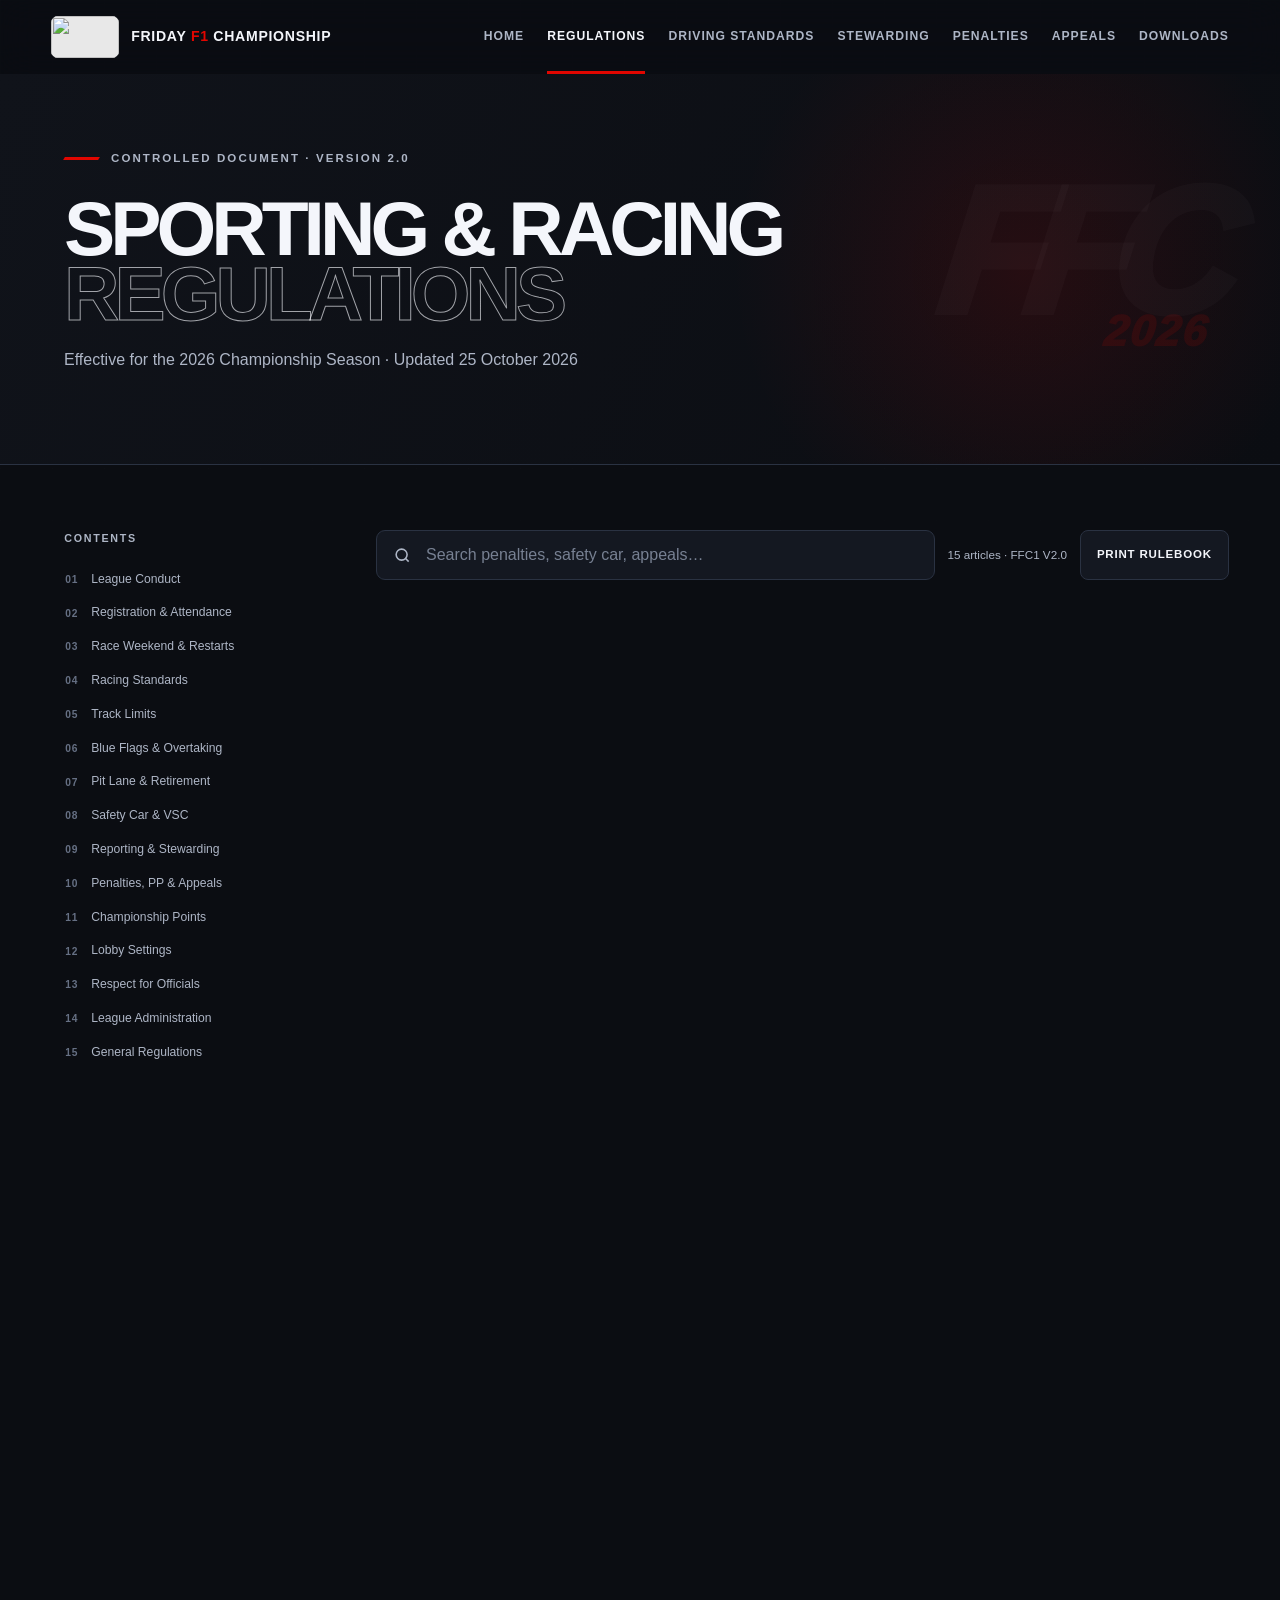
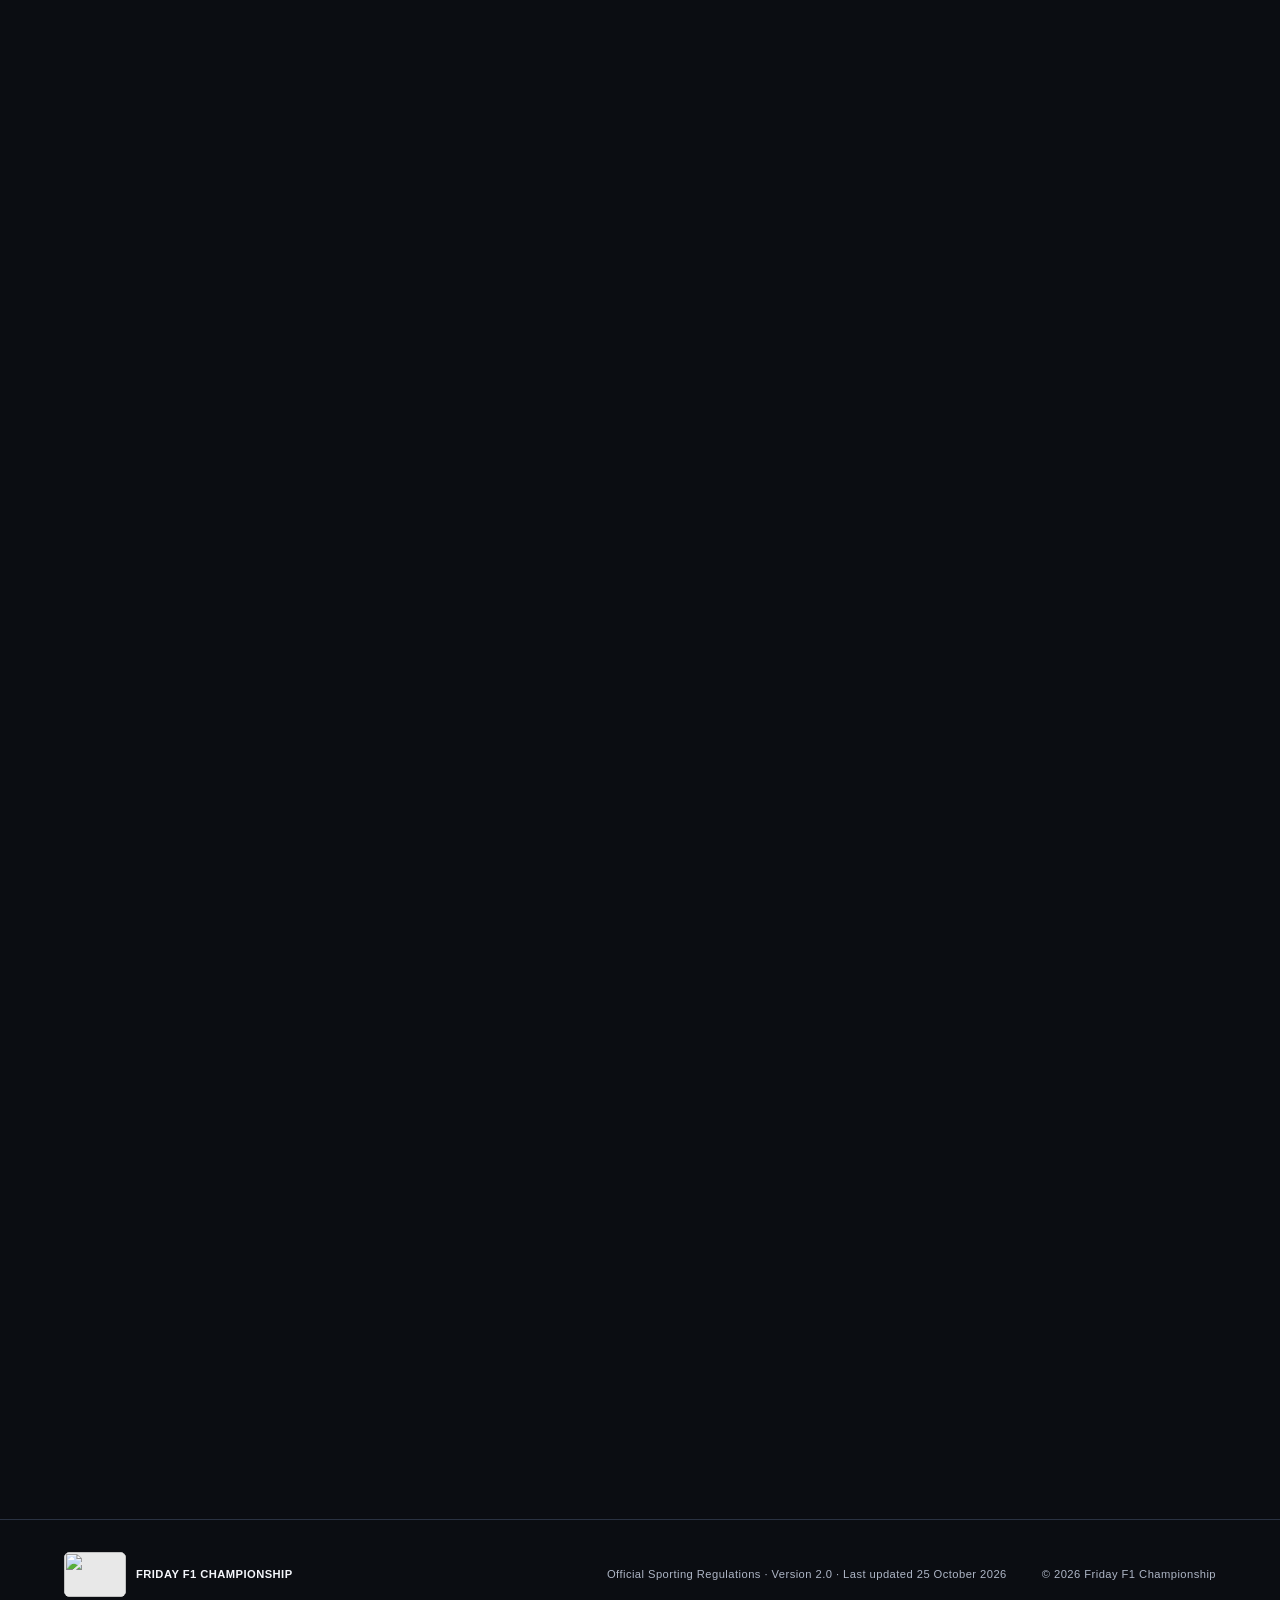
==== rules/index.html @ 166eb333 "Update FFC1 rulebook to V2.0" ====
<!doctype html>
<html lang="en">
<head>
  <meta charset="utf-8"><meta name="viewport" content="width=device-width, initial-scale=1"><meta name="theme-color" content="#0B0D12">
  <meta name="description" content="Friday F1 Championship Official Sporting and Racing Regulations, version 2.0.">
  <title>Sporting Regulations | Friday F1 Championship</title>
  <link rel="icon" href="../assets/logo.jpg"><link rel="stylesheet" href="../css/styles.css?v=3"><script src="../js/app.js" defer></script>
</head>
<body class="rules-page">
  <a class="skip-link" href="#rulebook">Skip to rulebook</a><div class="progress" aria-hidden="true"><span id="scroll-progress"></span></div>
  <header class="site-header" data-header><a class="brand" href="../index.html"><img src="../assets/logo.jpg" alt="" width="48" height="48"><span>Friday <b>F1</b> Championship</span></a><button class="nav-toggle" type="button" aria-expanded="false" aria-controls="primary-nav"><span></span><span></span><span></span><span class="sr-only">Open navigation</span></button><nav id="primary-nav" class="primary-nav" aria-label="Primary navigation"><a href="../index.html">Home</a><a class="active" href="#rulebook">Regulations</a><a href="#article-4">Driving Standards</a><a href="#article-9">Stewarding</a><a href="#article-10">Penalties</a><a href="#appeals">Appeals</a><a href="#downloads">Downloads</a></nav></header>

  <section class="rules-masthead"><div><p class="eyebrow"><span></span> Controlled Document · Version 2.0</p><h1>Sporting &amp; Racing<br><em>Regulations</em></h1><p>Effective for the 2026 Championship Season · Updated 25 October 2026</p></div><div class="masthead-mark" aria-hidden="true">FFC<span>2026</span></div></section>

  <main id="rulebook" class="rules-shell">
    <aside class="rules-sidebar" aria-label="Rulebook contents">
      <button class="contents-toggle" type="button" aria-expanded="false" aria-controls="article-nav">Article index <span>+</span></button>
      <nav id="article-nav"><p>Contents</p>
        <a href="#article-1"><b>01</b> League Conduct</a><a href="#article-2"><b>02</b> Registration &amp; Attendance</a><a href="#article-3"><b>03</b> Race Weekend &amp; Restarts</a><a href="#article-4"><b>04</b> Racing Standards</a><a href="#article-5"><b>05</b> Track Limits</a><a href="#article-6"><b>06</b> Blue Flags &amp; Overtaking</a><a href="#article-7"><b>07</b> Pit Lane &amp; Retirement</a><a href="#article-8"><b>08</b> Safety Car &amp; VSC</a><a href="#article-9"><b>09</b> Reporting &amp; Stewarding</a><a href="#article-10"><b>10</b> Penalties, PP &amp; Appeals</a><a href="#article-11"><b>11</b> Championship Points</a><a href="#article-12"><b>12</b> Lobby Settings</a><a href="#article-13"><b>13</b> Respect for Officials</a><a href="#article-14"><b>14</b> League Administration</a><a href="#article-15"><b>15</b> General Regulations</a>
      </nav>
    </aside>

    <div class="rules-content">
      <div class="rule-tools">
        <label class="search-box"><span class="sr-only">Search regulations</span><svg viewBox="0 0 24 24" aria-hidden="true"><circle cx="11" cy="11" r="7"></circle><path d="m20 20-4-4"></path></svg><input id="rule-search" type="search" placeholder="Search penalties, safety car, appeals…" autocomplete="off"></label>
        <span id="search-status" aria-live="polite">15 articles · FFC1 V2.0</span><button type="button" data-print>Print Rulebook</button>
      </div>
      <div id="no-results" class="no-results" hidden><h2>No matching regulations</h2><p>Try a broader term or clear the search.</p></div>

      <article id="article-1" class="rule-card reveal" data-title="League Conduct Deliberate Contact Retaliation Championship Disqualification"><header><span>Article 01</span><button class="copy-link" type="button" aria-label="Copy link to Article 1">Copy link</button><h2>League Conduct</h2><p>The standards expected of every championship participant.</p></header><div class="rule-body"><h3>1.1 Sporting behaviour</h3><p>Drivers must compete fairly, honestly and in a manner that protects the reputation of the championship. Harassment, discriminatory conduct and attempts to manipulate results are prohibited.</p><h3 id="deliberate-contact">1.2 Deliberate contact and retaliation</h3><p>Intentional collisions, retaliation and deliberately forcing another car off track are prohibited and receive a race ban (0 PP). Repeated or exceptionally serious deliberate contact may result in championship disqualification (0 PP), subject to administration review.</p><h3>1.3 Communications</h3><p>League channels must remain constructive. Disagreement is permitted; personal attacks, public steward-bashing and abusive voice or text communications are not.</p><h3>1.4 Responsibility</h3><p>Entry in an official session confirms that the driver has read and accepted the current published regulations.</p></div></article>

      <article id="article-2" class="rule-card reveal" data-title="Driver Registration and Attendance"><header><span>Article 02</span><button class="copy-link" type="button" aria-label="Copy link to Article 2">Copy link</button><h2>Driver Registration &amp; Attendance</h2><p>Eligibility, sign-up and absence requirements.</p></header><div class="rule-body"><h3>2.1 Registration</h3><p>Each driver must register with one consistent platform identity and racing number. Account sharing or racing under another entrant’s identity is prohibited.</p><h3>2.2 Attendance</h3><p>Drivers must confirm attendance by the published deadline. A confirmed driver who cannot race must notify league administration as soon as reasonably possible.</p><h3>2.3 Reserves</h3><p>Reserve seats are assigned by administration. A reserve assumes the sporting obligations of the seat for that event but does not inherit another driver’s disciplinary record.</p></div></article>

      <article id="article-3" class="rule-card reveal" data-title="Race Weekend Format Restarts Disconnections Red Flags"><header><span>Article 03</span><button class="copy-link" type="button" aria-label="Copy link to Article 3">Copy link</button><h2>Race Weekend Format</h2><p>The official sequence from lobby opening to classification.</p></header><div class="rule-body"><h3>3.1 Event sequence</h3><p>Unless a bulletin states otherwise, an event consists of lobby checks, qualifying and the race. Administration will publish session length, weather policy and start time before the event.</p><h3>3.2 Joining</h3><p>Drivers must be present and ready before the lobby deadline. Joining or spectating in a way that disrupts a live qualifying lap is prohibited.</p><h3 id="disconnections">3.3 Disconnections, restarts and red flags</h3><p>Individual disconnections do not normally justify a restart. Race Control or league administration may suspend, restart, reschedule or classify a race following significant technical failures or mass disconnections. No automatic restart thresholds apply. Drivers must not independently abandon a race assuming a restart will occur.</p></div></article>

      <article id="article-4" class="rule-card reveal" data-title="Racing Standards Collisions Overtaking Sufficient Overlap Defensive Driving"><header><span>Article 04</span><button class="copy-link" type="button" aria-label="Copy link to Article 4">Copy link</button><h2>Racing Standards</h2><p>Predictable, controlled and respectful racing at all times.</p></header><div class="rule-body"><h3>4.1 Car control</h3><p>A driver must remain in control and leave a reasonable margin for foreseeable changes in speed or direction. Late lunges or loss of control do not establish entitlement to racing room. Stewards assess responsibility, avoidability and consequences; a spin or retirement alone does not determine severity.</p><h3>4.2 Sufficient overlap and racing room</h3><p>A car is sufficiently alongside when its front axle is at least level with the other car’s rear axle at the relevant point before the corner. The same requirement applies to inside and outside overtakes. Where sufficient overlap exists, both drivers must leave at least one car’s width of racing room, provided both remain in control and can reasonably make the corner within track limits.</p><h3>4.3 Defensive driving</h3><p>One defensive move is permitted. Dangerous movement under braking, weaving and blocking are prohibited. Any resulting collision is assessed under the standard collision penalty system; there are no separate defensive driving penalties.</p><h3>4.4 Collision assessment</h3><p>Racing incidents receive No Further Action. Minor collisions receive 5 seconds (0 PP); moderate collisions receive 10 seconds (1 PP); major collisions receive 10 seconds and a qualifying ban (0 PP). Apply the definitions and consolidated schedule in Article 10.</p><h3 id="rejoining">4.5 Unsafe rejoining</h3><p>A driver leaving the track or recovering from a spin must rejoin the racing line only when safe. Drivers already on circuit have priority. A minor unsafe rejoin receives 5 seconds (0 PP); a major unsafe rejoin receives 10 seconds (1 PP).</p></div></article>

      <article id="article-5" class="rule-card reveal" data-title="Track Limits Gaining an Advantage"><header><span>Article 05</span><button class="copy-link" type="button" aria-label="Copy link to Article 5">Copy link</button><h2>Track Limits</h2><p>Use of the circuit and the treatment of gained advantages.</p></header><div class="rule-body"><h3>5.1 Circuit boundary</h3><p>The white lines define the track unless event notes specify otherwise. Drivers must make every reasonable effort to remain within them. Game-issued track-limit penalties remain applicable, subject to the existing appeal rules.</p><h3>5.2 Advantage gained</h3><p>A driver gaining an advantage outside track limits must return it promptly and safely. An accidental infringement without advantage receives the game penalty only (0 PP). An advantage returned safely receives No Further Action (0 PP). Retaining an advantage receives 5 seconds (0 PP); repeated or deliberate advantage receives 10 seconds (1 PP).</p></div></article>

      <article id="article-6" class="rule-card reveal" data-title="Blue Flags Lapped Drivers Overtaking Qualifying Impeding"><header><span>Article 06</span><button class="copy-link" type="button" aria-label="Copy link to Article 6">Copy link</button><h2>Blue Flags &amp; Qualifying Impeding</h2><p>Safe passing, qualifying awareness and responsibility on track.</p></header><div class="rule-body"><h3 id="blue-flags">6.1 Blue flags</h3><p>Lapped drivers must allow faster cars to pass safely at the earliest reasonable opportunity. Deliberate blocking and unpredictable movements are prohibited. The driver attempting to lap another car remains responsible for completing the overtake safely. A minor offence receives a warning (1 PP); repeated ignoring or deliberate blocking receives 5 seconds (0 PP); dangerous blocking causing collision or significant disruption receives 10 seconds (1 PP). No separate unlapping rule applies.</p><h3 id="qualifying-impeding">6.2 Qualifying impeding</h3><p>Drivers on out-laps, in-laps or abandoned laps must safely give way to drivers on flying laps and avoid unnecessary obstruction. One driver on a flying lap does not automatically have priority over another also completing a flying lap. Minor accidental impeding receives a warning (1 PP); major avoidable impeding receives a qualifying ban (0 PP); severe or deliberate impeding receives a race ban (0 PP). FFC1 does not use grid-place penalties.</p></div></article>

      <article id="article-7" class="rule-card reveal" data-title="Pit Lane Safety Retiring on Track DNF"><header><span>Article 07</span><button class="copy-link" type="button" aria-label="Copy link to Article 7">Copy link</button><h2>Pit Lane &amp; Retirement</h2><p>Safe pit operation and retiring responsibly.</p></header><div class="rule-body"><h3>7.1 Entry and exit</h3><p>Pit entry and exit must be safe and predictable. Drivers must respect applicable pit markings and avoid forcing others to take evasive action. A minor unsafe pit entry or exit receives 5 seconds (0 PP); a major offence receives 10 seconds (1 PP). Game-issued pit infringements remain subject to existing appeal rules.</p><h3 id="retiring">7.2 Retiring on track</h3><p>Drivers must return to the pits before deliberately retiring unless unable to do so safely. A first unjustified retirement on track receives a warning (1 PP); a subsequent unjustified retirement receives a qualifying ban (0 PP); deliberately retiring to disrupt another driver or session receives a race ban (0 PP). Genuine crashes, terminal damage and technical issues preventing safe return are exempt.</p><h3 id="dnf-escalation">7.3 DNF penalty escalation</h3><p>Where a driver DNFs and receives a steward-issued penalty, the first penalised DNF carries a warning (1 PP), the second a qualifying ban (0 PP), and the third a race ban (0 PP). Stewards may exempt a DNF caused by another driver or circumstances beyond the driver’s control. Each qualifying DNF race counts once regardless of penalty count. The count resets after serving the third-occurrence race ban or at season start. Original offence penalties and PP still apply; do not impose duplicate bans for the same occurrence.</p></div></article>

      <article id="article-8" class="rule-card reveal" data-title="Safety Car Virtual Safety Car VSC"><header><span>Article 08</span><button class="copy-link" type="button" aria-label="Copy link to Article 8">Copy link</button><h2>Safety Car &amp; VSC</h2><p>Conduct during neutralised race conditions.</p></header><div class="rule-body"><h3>8.1 Speed and gaps</h3><p>Drivers must maintain safe speeds and reasonable gaps. Unnecessary braking, weaving, erratic acceleration, brake-checking and dangerous restart behaviour are prohibited. The race leader must not deliberately accelerate and then brake sharply to disadvantage following cars. Stewards should consider game-controlled braking and technical behaviour.</p><h3>8.2 Overtaking and restart</h3><p>Overtaking under safety car or virtual safety car conditions is prohibited except where directed by the game. Drivers may not create overlap or complete an overtake before the prescribed restart point.</p><h3>8.3 Penalties</h3><p>Minor SC/VSC misconduct receives 5 seconds (0 PP); major misconduct receives 10 seconds (1 PP); deliberate dangerous SC driving receives a race ban (0 PP).</p></div></article>

      <article id="article-9" class="rule-card reveal" data-title="Incident Reporting Defence POV Stewarding Standards"><header><span>Article 09</span><button class="copy-link" type="button" aria-label="Copy link to Article 9">Copy link</button><h2>Reporting &amp; Stewarding</h2><p>Evidence, consistent decisions and the standards used to assess incidents.</p></header><div class="rule-body"><h3>9.1 Incident reporting</h3><p>Drivers reporting an incident must provide video evidence and submit through the official channel within the published deadline, identifying the lap, drivers and alleged breach. Evidence should show sufficient time before and after the incident and, where possible, include multiple viewpoints.</p><h3 id="defence-pov">9.2 Defence POV</h3><p>Drivers requested by stewards to provide their defence point of view must supply it where available. Failure without a valid reason receives 1 PP. Stewards may exempt a driver with a valid reason for not providing footage. Parties must not contact stewards privately to influence a decision.</p><h3>9.3 Stewarding standards</h3><p><b>Racing Incident:</b> Neither driver is predominantly at fault, or there is no clear breach of driving standards. <b>Predominantly at Fault:</b> A driver’s actions are the main cause of an avoidable incident. <b>Shared Responsibility:</b> Both drivers contribute significantly to an incident. <b>Insufficient Evidence:</b> No Further Action where responsibility cannot be established.</p><p>Outcomes alone do not determine penalty severity. Similar incidents should receive consistent penalties. The same offence must not be penalised twice. Stewards directly involved in an incident must not decide it. Every public steward decision must explain why the incident was reported, the findings and conclusion, and the penalty applied or reason for No Further Action.</p></div></article>

      <article id="article-10" class="rule-card reveal" data-title="Steward Penalties Penalty Points Thresholds Appeals Full Penalty Table"><header><span>Article 10 · FFC1 V2.0</span><button class="copy-link" type="button" aria-label="Copy link to Article 10">Copy link</button><h2>Penalties &amp; Appeals</h2><p>The consolidated FFC1 V2.0 penalty schedule and review process.</p></header><div class="rule-body"><h3>10.1 Penalty points thresholds</h3><table class="penalty-points-table"><thead><tr><th scope="col">Accumulated PP</th><th scope="col">Sanction</th></tr></thead><tbody><tr><th scope="row">6 PP</th><td>Qualifying ban — next eligible race (triggers once per accumulation cycle)</td></tr><tr><th scope="row">12 PP</th><td>Race ban — next eligible race</td></tr></tbody></table><p>All official steward warnings carry 1 PP; informal advice carries no PP. Offences carrying an automatic qualifying or race ban receive 0 additional PP. Points accumulate throughout the season and reset after serving a 12 PP race ban or at season end. Unserved time penalties are not converted into PP.</p><h3 id="consolidated-penalties">10.2 Full consolidated penalty table — FFC1 V2.0</h3><div class="table-scroll" role="region" aria-label="Scrollable FFC1 V2.0 penalty table" tabindex="0"><table class="penalty-points-table"><thead><tr><th scope="col">Offence</th><th scope="col">Penalty</th><th scope="col">PP</th></tr></thead><tbody><tr><th scope="row">Official steward warning</th><td>Warning</td><td>1</td></tr><tr><th scope="row">Racing incident</th><td>No Further Action</td><td>0</td></tr><tr><th scope="row">Minor collision</th><td>5 seconds</td><td>0</td></tr><tr><th scope="row">Moderate collision</th><td>10 seconds</td><td>1</td></tr><tr><th scope="row">Major collision</th><td>10 seconds + qualifying ban</td><td>0</td></tr><tr><th scope="row">Minor unsafe rejoin</th><td>5 seconds</td><td>0</td></tr><tr><th scope="row">Major unsafe rejoin</th><td>10 seconds</td><td>1</td></tr><tr><th scope="row">Minor SC/VSC offence</th><td>5 seconds</td><td>0</td></tr><tr><th scope="row">Major SC/VSC offence</th><td>10 seconds</td><td>1</td></tr><tr><th scope="row">Deliberate dangerous SC driving</th><td>Race ban</td><td>0</td></tr><tr><th scope="row">Minor qualifying impeding</th><td>Warning</td><td>1</td></tr><tr><th scope="row">Major qualifying impeding</th><td>Qualifying ban</td><td>0</td></tr><tr><th scope="row">Severe qualifying impeding</th><td>Race ban</td><td>0</td></tr><tr><th scope="row">Retaining advantage off track</th><td>5 seconds</td><td>0</td></tr><tr><th scope="row">Repeated/deliberate off-track advantage</th><td>10 seconds</td><td>1</td></tr><tr><th scope="row">Minor blue flag offence</th><td>Warning</td><td>1</td></tr><tr><th scope="row">Major blue flag offence</th><td>5 seconds</td><td>0</td></tr><tr><th scope="row">Dangerous blue flag offence</th><td>10 seconds</td><td>1</td></tr><tr><th scope="row">Minor pit lane offence</th><td>5 seconds</td><td>0</td></tr><tr><th scope="row">Major pit lane offence</th><td>10 seconds</td><td>1</td></tr><tr><th scope="row">First unjustified retirement on track</th><td>Warning</td><td>1</td></tr><tr><th scope="row">Subsequent retirement on track</th><td>Qualifying ban</td><td>0</td></tr><tr><th scope="row">Deliberate disruptive retirement</th><td>Race ban</td><td>0</td></tr><tr><th scope="row">Failure to provide defence POV</th><td>1 PP</td><td>1</td></tr><tr><th scope="row">Deliberate contact/retaliation</th><td>Race ban</td><td>0</td></tr><tr><th scope="row">First penalised DNF</th><td>Warning</td><td>1</td></tr><tr><th scope="row">Second penalised DNF</th><td>Qualifying ban</td><td>0</td></tr><tr><th scope="row">Third penalised DNF</th><td>Race ban</td><td>0</td></tr></tbody></table></div><p>Q ban means qualifying ban; PP means penalty points; DNF means Did Not Finish. No separate defensive driving, Turn 1, formation lap or unlapping penalties apply; incidents are handled under the relevant general collision or offence rules.</p><h3 id="appeals">10.3 Appeals</h3><p>Drivers may appeal steward decisions with reasons and supporting evidence where available. Appeals are reviewed by the designated Appeals Team, with advice and input from the Head Steward. The Head Steward does not vote; the Appeals Team makes the final decision and may uphold, reduce or overturn a penalty. Points associated with an overturned decision are removed. Good-faith appeals must not be penalised merely for being submitted.</p></div></article>

      <article id="article-11" class="rule-card reveal" data-title="Championship Points Grand Prix Sprint DNF Reserve Drivers Constructors"><header><span>Article 11</span><button class="copy-link" type="button" aria-label="Copy link to Article 11">Copy link</button><h2>Championship Points</h2><p>Grand Prix and Sprint scoring for drivers and constructors.</p></header><div class="rule-body"><h3 id="grand-prix-points">11.1 Grand Prix points</h3><div class="table-scroll" role="region" aria-label="Scrollable Grand Prix points table" tabindex="0"><table class="penalty-points-table"><thead><tr><th scope="col">Position</th><th scope="col">Driver Points</th><th scope="col">Constructor Points</th></tr></thead><tbody><tr><th scope="row">P1</th><td>35</td><td>35</td></tr><tr><th scope="row">P2</th><td>30</td><td>30</td></tr><tr><th scope="row">P3</th><td>25</td><td>25</td></tr><tr><th scope="row">P4</th><td>20</td><td>20</td></tr><tr><th scope="row">P5</th><td>18</td><td>18</td></tr><tr><th scope="row">P6</th><td>16</td><td>16</td></tr><tr><th scope="row">P7</th><td>14</td><td>14</td></tr><tr><th scope="row">P8</th><td>12</td><td>12</td></tr><tr><th scope="row">P9</th><td>10</td><td>10</td></tr><tr><th scope="row">P10</th><td>8</td><td>8</td></tr><tr><th scope="row">P11</th><td>6</td><td>6</td></tr><tr><th scope="row">P12</th><td>4</td><td>4</td></tr><tr><th scope="row">P13</th><td>2</td><td>2</td></tr><tr><th scope="row">P14</th><td>1</td><td>1</td></tr><tr><th scope="row">P15 onwards</th><td>0</td><td>0</td></tr></tbody></table></div><p><b>Fastest Lap:</b> 1 additional point for the driver and constructor, provided the driver finishes in the top 10.</p><h3 id="sprint-points">11.2 Sprint race points</h3><div class="table-scroll" role="region" aria-label="Scrollable Sprint Race points table" tabindex="0"><table class="penalty-points-table"><thead><tr><th scope="col">Position</th><th scope="col">Driver Points</th><th scope="col">Constructor Points</th></tr></thead><tbody><tr><th scope="row">P1</th><td>8</td><td>8</td></tr><tr><th scope="row">P2</th><td>7</td><td>7</td></tr><tr><th scope="row">P3</th><td>6</td><td>6</td></tr><tr><th scope="row">P4</th><td>5</td><td>5</td></tr><tr><th scope="row">P5</th><td>4</td><td>4</td></tr><tr><th scope="row">P6</th><td>3</td><td>3</td></tr><tr><th scope="row">P7</th><td>2</td><td>2</td></tr><tr><th scope="row">P8</th><td>1</td><td>1</td></tr><tr><th scope="row">P9 onwards</th><td>0</td><td>0</td></tr></tbody></table></div><p>Sprint Races have no fastest-lap bonus.</p><h3 id="dnf-classification">11.3 DNF classification and points</h3><p>Drivers who DNF may still score championship points if they complete at least 90% of the winner’s completed race distance. Eligible drivers retain the points awarded for their classified finishing position, although their race result continues to show DNF.</p><h3 id="reserve-drivers">11.4 Reserve drivers</h3><p>Reserve drivers are eligible to score individual championship points. Points earned by reserve drivers also count towards the Constructors’ Championship.</p><h3 id="general-scoring">11.5 General championship scoring</h3><ul><li>Driver and Constructor points follow the tables above.</li><li>No Driver of the Day or Moment of the Day bonus points are currently awarded.</li><li>All race results and championship standings use the relevant Grand Prix or Sprint points system.</li><li>Steward-issued time penalties may change finishing positions and therefore affect championship points.</li></ul></div></article>

      <article id="article-12" class="rule-card reveal" data-title="Lobby Settings"><header><span>Article 12</span><button class="copy-link" type="button" aria-label="Copy link to Article 12">Copy link</button><h2>Lobby Settings</h2><p>The controlled configuration for official sessions.</p></header><div class="rule-body"><h3>12.1 Published configuration</h3><p>Assists, damage, weather, parc fermé, safety car and session settings are defined in the event bulletin or championship settings schedule.</p><h3>12.2 Verification</h3><p>Drivers must raise an incorrect lobby setting before the session begins. Continuing to compete may be treated as acceptance where the setting does not materially compromise fairness.</p><h3>12.3 Connection quality</h3><p>A persistently unstable connection that endangers others may result in removal from a session until reasonable stability is demonstrated.</p></div></article>

      <article id="article-13" class="rule-card reveal" data-title="Respect for Officials"><header><span>Article 13</span><button class="copy-link" type="button" aria-label="Copy link to Article 13">Copy link</button><h2>Respect for Officials</h2><p>Constructive engagement with administrators and stewards.</p></header><div class="rule-body"><h3>13.1 Decisions</h3><p>Drivers may request clarification or use the appeal process respectfully. Abuse, intimidation or coordinated pressure directed at an official is prohibited.</p><h3>13.2 Confidentiality</h3><p>Confidential steward discussions, private reports and personal information must not be published without authorisation.</p><h3>13.3 Cooperation</h3><p>Participants must provide truthful information when requested and comply with reasonable instructions needed to run an official event.</p></div></article>

      <article id="article-14" class="rule-card reveal" data-title="League Administration"><header><span>Article 14</span><button class="copy-link" type="button" aria-label="Copy link to Article 14">Copy link</button><h2>League Administration</h2><p>Authority and operational responsibilities of the league.</p></header><div class="rule-body"><h3>14.1 Sporting authority</h3><p>Administration interprets these regulations, appoints officials, publishes calendars and manages entries in the interests of safe and fair competition.</p><h3>14.2 Bulletins</h3><p>An official bulletin may clarify or amend regulations. Material changes will state an effective date and be communicated through an official league channel.</p><h3>14.3 Exceptional circumstances</h3><p>Where circumstances are not contemplated by the rules, administration may issue a reasoned decision consistent with fairness and the intent of the championship.</p></div></article>

      <article id="article-15" class="rule-card reveal" data-title="General Regulations"><header><span>Article 15</span><button class="copy-link" type="button" aria-label="Copy link to Article 15">Copy link</button><h2>General Regulations</h2><p>Final provisions governing the championship rulebook.</p></header><div class="rule-body"><h3>15.1 Precedence</h3><p>Event-specific bulletins take precedence for that event. The latest published version of these regulations replaces all earlier versions.</p><h3>15.2 Interpretation</h3><p>Headings aid navigation but do not limit a rule’s meaning. References to a driver include their entrant or representative where appropriate.</p><h3>15.3 Acceptance</h3><p>Participation constitutes acceptance of the regulations, official decisions and the championship’s reasonable use of race footage and results for league operations.</p></div></article>

      <section id="downloads" class="downloads-panel reveal"><div><p class="eyebrow"><span></span> Document control</p><h2>Official downloads</h2><p>The online rulebook is the controlled version. The PDF download will be added when the document is formally issued.</p></div><button class="button primary" type="button" data-download>Download PDF</button></section>
    </div>
  </main>
  <footer class="site-footer"><div><img src="../assets/logo.jpg" alt="" width="40" height="40"><span>Friday F1 Championship</span></div><p>Official Sporting Regulations · Version 2.0 · Last updated 25 October 2026</p><p>© 2026 Friday F1 Championship</p></footer>
  <button class="back-top" type="button" aria-label="Back to top" title="Back to top">↑</button><div class="toast" role="status" aria-live="polite"></div>
</body></html>
---- css/styles.css ----
/* Friday F1 Championship — shared visual system */
:root{--bg:#0b0d12;--surface:#141821;--surface-2:#191e29;--border:#2a3242;--text:#f4f6fb;--muted:#aeb6c6;--red:#e10600;--red-dark:#a80501;--max:1440px;--header:74px;--radius:16px;--shadow:0 24px 60px rgba(0,0,0,.26)}
*{box-sizing:border-box}html{scroll-behavior:smooth;scroll-padding-top:calc(var(--header) + 22px)}body{margin:0;background:var(--bg);color:var(--text);font-family:Inter,ui-sans-serif,-apple-system,BlinkMacSystemFont,"Segoe UI",sans-serif;line-height:1.65;-webkit-font-smoothing:antialiased}body::before{content:"";position:fixed;inset:0;z-index:-1;pointer-events:none;background-image:linear-gradient(rgba(255,255,255,.018) 1px,transparent 1px),linear-gradient(90deg,rgba(255,255,255,.018) 1px,transparent 1px);background-size:52px 52px;mask-image:linear-gradient(to bottom,black,transparent 70%)}a{color:inherit;text-decoration:none}button,input{font:inherit}button{color:inherit}img{max-width:100%;display:block}.sr-only{position:absolute;width:1px;height:1px;padding:0;margin:-1px;overflow:hidden;clip:rect(0,0,0,0);white-space:nowrap;border:0}.skip-link{position:fixed;top:10px;left:10px;z-index:1000;padding:10px 14px;background:#fff;color:#000;transform:translateY(-150%);border-radius:4px}.skip-link:focus{transform:none}.progress{position:fixed;inset:0 0 auto;height:3px;z-index:1001;background:transparent}.progress span{display:block;width:0;height:100%;background:var(--red);box-shadow:0 0 10px var(--red)}
.site-header{height:var(--header);position:sticky;top:0;z-index:100;display:flex;align-items:center;justify-content:space-between;padding:0 clamp(20px,4vw,68px);border-bottom:1px solid transparent;transition:.25s;background:rgba(11,13,18,.72);backdrop-filter:blur(18px)}.site-header.scrolled{border-color:rgba(255,255,255,.09);background:rgba(11,13,18,.94)}.brand{display:flex;align-items:center;gap:12px;font-size:.88rem;font-weight:700;letter-spacing:.05em;text-transform:uppercase}.brand img{width:68px;height:42px;object-fit:contain;background:#e8e8e8;border-radius:7px}.brand b{color:var(--red)}.primary-nav{display:flex;align-items:center;gap:clamp(13px,1.8vw,28px);height:100%}.primary-nav a{height:100%;display:grid;place-items:center;position:relative;color:var(--muted);font-size:.76rem;font-weight:700;text-transform:uppercase;letter-spacing:.08em;white-space:nowrap;transition:.2s}.primary-nav a::after{content:"";position:absolute;inset:auto 50% -1px;height:3px;background:var(--red);transition:.25s}.primary-nav a:hover,.primary-nav a:focus-visible,.primary-nav a.active{color:var(--text)}.primary-nav a:hover::after,.primary-nav a:focus-visible::after,.primary-nav a.active::after{inset-inline:0}.nav-toggle{display:none;width:44px;height:44px;border:1px solid var(--border);background:var(--surface);border-radius:8px;padding:11px}.nav-toggle>span:not(.sr-only){display:block;height:2px;background:var(--text);margin:4px 0}
.hero{min-height:calc(100svh - var(--header));position:relative;display:grid;align-items:center;overflow:hidden;background:url("../assets/banner.jpg") center/cover no-repeat}.hero::before{content:"";position:absolute;inset:0;background:linear-gradient(90deg,rgba(8,10,14,.98) 0%,rgba(8,10,14,.86) 37%,rgba(8,10,14,.2) 72%),linear-gradient(0deg,var(--bg),transparent 24%)}.hero::after{content:"";position:absolute;inset:0;background:repeating-linear-gradient(115deg,transparent 0 90px,rgba(255,255,255,.018) 91px 92px);mix-blend-mode:screen}.hero-shade{position:absolute;left:-5%;bottom:10%;width:42vw;height:8px;background:var(--red);transform:skewX(-35deg);filter:blur(.4px);opacity:.75}.hero-content{position:relative;z-index:2;width:min(720px,90%);margin-left:max(5vw,calc((100vw - var(--max))/2));padding:70px 0 100px}.hero-logo{width:190px;height:158px;object-fit:contain;background:#e8e8e8;border:1px solid rgba(255,255,255,.14);border-radius:14px;margin:32px 0 24px;box-shadow:var(--shadow)}.eyebrow{display:flex;align-items:center;gap:12px;color:var(--muted);font-size:.72rem;font-weight:800;letter-spacing:.18em;text-transform:uppercase}.eyebrow span{width:35px;height:3px;background:var(--red);transform:skewX(-30deg)}h1,h2,h3,p{margin-top:0}.hero h1,.rules-masthead h1{font-size:clamp(3.4rem,7.2vw,7.4rem);line-height:.85;letter-spacing:-.065em;text-transform:uppercase;margin:0}.hero h1 em,.rules-masthead h1 em,.section-heading h2 em{font-style:normal;color:transparent;-webkit-text-stroke:1px rgba(244,246,251,.64)}.hero-subtitle{font-size:clamp(1rem,1.8vw,1.38rem);letter-spacing:.08em;text-transform:uppercase;margin:32px 0 18px}.document-meta{display:flex;gap:10px;margin-bottom:35px}.document-meta span{padding:7px 11px;border:1px solid rgba(255,255,255,.17);border-radius:5px;color:var(--muted);font-size:.73rem;text-transform:uppercase;letter-spacing:.09em}.hero-actions,.document-cta>div:last-child{display:flex;flex-wrap:wrap;gap:12px}.button{appearance:none;border:1px solid var(--border);border-radius:7px;padding:13px 20px;display:inline-flex;align-items:center;justify-content:center;gap:28px;min-height:50px;background:var(--surface);font-size:.78rem;font-weight:800;text-transform:uppercase;letter-spacing:.09em;cursor:pointer;transition:.2s}.button:hover,.button:focus-visible{transform:translateY(-2px);border-color:#566071}.button.primary{border-color:var(--red);background:var(--red);color:#fff}.button.primary:hover{background:#f31610;box-shadow:0 10px 30px rgba(225,6,0,.25)}.button.ghost{background:rgba(11,13,18,.55)}.scroll-cue{position:absolute;z-index:2;right:5vw;bottom:38px;display:flex;align-items:center;gap:13px;color:var(--muted);font-size:.68rem;text-transform:uppercase;letter-spacing:.18em;transform:rotate(90deg);transform-origin:right}.scroll-cue i{display:block;width:45px;height:1px;background:var(--red)}
.section{max-width:var(--max);margin:auto;padding:clamp(80px,10vw,150px) clamp(22px,5vw,76px)}.section-heading{max-width:800px}.section-heading h2{font-size:clamp(2.5rem,5vw,5.2rem);line-height:.96;letter-spacing:-.055em;text-transform:uppercase;margin:24px 0 55px}.intro-grid{display:grid;grid-template-columns:1fr 1.15fr;gap:7vw;align-items:end}.lead{font-size:clamp(1.08rem,2vw,1.5rem);color:var(--muted);max-width:620px}.stat-row{display:grid;grid-template-columns:repeat(3,1fr);border-top:1px solid var(--border);padding-top:30px}.stat-row div{display:flex;flex-direction:column;border-left:1px solid var(--border);padding-left:24px}.stat-row strong{font-size:clamp(1.9rem,3vw,3rem);line-height:1}.stat-row span{color:var(--muted);font-size:.72rem;text-transform:uppercase;letter-spacing:.12em;margin-top:10px}.feature-section{padding-top:50px}.feature-grid{display:grid;grid-template-columns:repeat(3,1fr);gap:18px}.feature-card{position:relative;min-height:330px;background:linear-gradient(150deg,var(--surface-2),var(--surface));border:1px solid var(--border);border-radius:var(--radius);padding:34px;overflow:hidden;transition:.25s}.feature-card::after{content:"";position:absolute;width:150px;height:150px;border:35px solid rgba(225,6,0,.05);border-radius:50%;right:-60px;top:-70px}.feature-card:hover{transform:translateY(-7px);border-color:#4a5568;box-shadow:var(--shadow)}.card-number{color:var(--red);font-weight:900;font-size:.78rem;letter-spacing:.1em}.feature-card h3{font-size:1.6rem;margin:62px 0 15px}.feature-card p{color:var(--muted);font-size:.94rem}.feature-card b{position:absolute;bottom:30px;font-size:.72rem;text-transform:uppercase;letter-spacing:.09em}.feature-card b span{color:var(--red);margin-left:8px}.document-cta{max-width:calc(var(--max) - 10vw);margin-bottom:110px;padding:55px clamp(25px,5vw,60px);display:flex;align-items:center;justify-content:space-between;gap:35px;background:linear-gradient(110deg,var(--surface),#171b25);border:1px solid var(--border);border-left:4px solid var(--red);border-radius:var(--radius)}.document-cta h2{font-size:clamp(2rem,4vw,4rem);line-height:1;margin:17px 0}.document-cta p{color:var(--muted);margin-bottom:0}
.rules-masthead{min-height:390px;display:flex;justify-content:space-between;align-items:center;padding:75px max(5vw,calc((100vw - var(--max))/2));background:radial-gradient(circle at 80% 50%,rgba(225,6,0,.12),transparent 28%),linear-gradient(115deg,#10131a,var(--bg));border-bottom:1px solid var(--border);overflow:hidden}.rules-masthead h1{font-size:clamp(3.2rem,6vw,6.2rem);margin:28px 0 20px}.rules-masthead>div>p:last-child{color:var(--muted)}.masthead-mark{font-size:clamp(5rem,14vw,14rem);font-weight:950;font-style:italic;letter-spacing:-.13em;color:rgba(255,255,255,.025);line-height:.7;transform:skewX(-7deg)}.masthead-mark span{display:block;color:rgba(225,6,0,.12);font-size:.24em;letter-spacing:.05em;text-align:right}.rules-shell{max-width:var(--max);margin:0 auto;display:grid;grid-template-columns:280px minmax(0,1fr);gap:45px;padding:65px clamp(20px,4vw,60px) 120px}.rules-sidebar{align-self:start;position:sticky;top:calc(var(--header) + 25px);max-height:calc(100vh - var(--header) - 50px);overflow:auto;padding-right:12px;scrollbar-width:thin;scrollbar-color:var(--border) transparent}.rules-sidebar nav>p{font-size:.67rem;font-weight:800;letter-spacing:.16em;text-transform:uppercase;color:var(--muted);margin:0 0 16px 13px}.rules-sidebar nav a{display:flex;align-items:center;gap:13px;padding:8px 12px;margin:2px 0;border-left:2px solid transparent;color:var(--muted);font-size:.76rem;line-height:1.3;transition:.18s}.rules-sidebar nav a b{font-size:.64rem;color:#667084;letter-spacing:.08em}.rules-sidebar nav a:hover,.rules-sidebar nav a.active{color:var(--text);background:linear-gradient(90deg,rgba(225,6,0,.11),transparent);border-left-color:var(--red)}.rules-sidebar nav a.active b{color:var(--red)}.contents-toggle{display:none}.rule-tools{display:grid;grid-template-columns:minmax(220px,1fr) auto auto;align-items:center;gap:13px;margin-bottom:25px}.search-box{height:50px;display:flex;align-items:center;gap:12px;padding:0 16px;border:1px solid var(--border);background:var(--surface);border-radius:9px;transition:.2s}.search-box:focus-within{border-color:var(--red);box-shadow:0 0 0 3px rgba(225,6,0,.12)}.search-box svg{width:20px;fill:none;stroke:var(--muted);stroke-width:2}.search-box input{width:100%;border:0;outline:0;color:var(--text);background:transparent}.search-box input::placeholder{color:#778092}.rule-tools>span{color:var(--muted);font-size:.73rem;min-width:70px;text-align:center}.rule-tools>button{height:50px;border:1px solid var(--border);background:var(--surface);border-radius:8px;padding:0 16px;cursor:pointer;font-size:.72rem;font-weight:700;text-transform:uppercase;letter-spacing:.07em}.rule-card{background:var(--surface);border:1px solid var(--border);border-radius:var(--radius);margin-bottom:22px;box-shadow:0 10px 32px rgba(0,0,0,.14);overflow:hidden}.rule-card.search-hit{border-color:rgba(225,6,0,.75);box-shadow:0 0 0 3px rgba(225,6,0,.1)}.rule-card[hidden]{display:none}.rule-card>header{position:relative;padding:36px clamp(25px,4vw,48px) 29px;border-bottom:1px solid var(--border);background:linear-gradient(115deg,rgba(255,255,255,.018),transparent)}.rule-card>header>span{color:var(--red);font-size:.7rem;font-weight:900;text-transform:uppercase;letter-spacing:.14em}.rule-card h2{font-size:clamp(1.9rem,4vw,3.3rem);line-height:1.1;letter-spacing:-.035em;margin:9px 0}.rule-card header p{color:var(--muted);margin:0}.copy-link{position:absolute;right:28px;top:28px;border:1px solid var(--border);background:#10131a;border-radius:6px;padding:7px 10px;color:var(--muted);font-size:.66rem;text-transform:uppercase;letter-spacing:.08em;cursor:pointer}.copy-link:hover{border-color:var(--red);color:var(--text)}.rule-body{padding:28px clamp(25px,4vw,48px) 34px;counter-reset:subsection}.rule-body h3{font-size:.92rem;margin:25px 0 7px;letter-spacing:.02em}.rule-body h3:first-child{margin-top:0}.rule-body p{color:#c8ceda;margin-bottom:18px;max-width:84ch}.no-results{padding:60px;text-align:center;border:1px dashed var(--border);border-radius:var(--radius);margin:30px 0}.no-results p{color:var(--muted)}.downloads-panel{display:flex;align-items:center;justify-content:space-between;gap:25px;padding:40px;background:var(--surface);border:1px solid var(--border);border-left:4px solid var(--red);border-radius:var(--radius);margin-top:45px}.downloads-panel h2{font-size:2rem;margin:15px 0 5px}.downloads-panel p{color:var(--muted);margin:0;max-width:680px}
.site-footer{border-top:1px solid var(--border);padding:32px max(5vw,calc((100vw - var(--max))/2));display:grid;grid-template-columns:1fr auto auto;gap:35px;align-items:center;color:var(--muted);font-size:.7rem;letter-spacing:.04em}.site-footer>div{display:flex;align-items:center;gap:10px;color:var(--text);font-weight:800;text-transform:uppercase}.site-footer img{width:62px;height:45px;object-fit:contain;background:#e8e8e8;border-radius:6px}.site-footer p{margin:0}.back-top{position:fixed;z-index:50;right:22px;bottom:22px;width:46px;height:46px;border:1px solid var(--border);background:rgba(20,24,33,.92);border-radius:50%;cursor:pointer;opacity:0;pointer-events:none;transform:translateY(15px);transition:.2s}.back-top.visible{opacity:1;pointer-events:auto;transform:none}.back-top:hover{background:var(--red);border-color:var(--red)}.toast{position:fixed;z-index:200;left:50%;bottom:25px;transform:translate(-50%,20px);padding:10px 16px;background:#f4f6fb;color:#0b0d12;border-radius:7px;font-weight:700;font-size:.78rem;opacity:0;pointer-events:none;transition:.22s}.toast.show{opacity:1;transform:translate(-50%,0)}.reveal{opacity:0;transform:translateY(18px);transition:opacity .6s ease,transform .6s ease}.reveal.visible{opacity:1;transform:none}
@media(max-width:1080px){.nav-toggle{display:block}.primary-nav{position:absolute;display:none;top:var(--header);left:0;right:0;height:auto;padding:15px 24px 22px;flex-direction:column;align-items:stretch;background:#0d1016;border-bottom:1px solid var(--border)}.primary-nav.open{display:flex}.primary-nav a{height:39px;display:flex}.primary-nav a::after{display:none}.rules-shell{grid-template-columns:230px minmax(0,1fr);gap:24px}.site-footer{grid-template-columns:1fr 1fr}.site-footer p:last-child{text-align:right}}
@media(max-width:780px){:root{--header:66px}.brand span{font-size:.7rem}.brand img{width:58px;height:36px}.hero{background-position:62% center}.hero::before{background:linear-gradient(90deg,rgba(8,10,14,.96),rgba(8,10,14,.62)),linear-gradient(0deg,var(--bg),transparent 30%)}.hero-content{padding-top:38px}.hero-logo{width:150px;height:125px;margin:25px 0}.hero h1{font-size:clamp(3.15rem,15vw,5rem)}.scroll-cue{display:none}.section{padding-block:80px}.intro-grid,.feature-grid{grid-template-columns:1fr}.intro-grid{gap:40px}.stat-row{margin-top:10px}.feature-card{min-height:280px}.document-cta,.downloads-panel{align-items:flex-start;flex-direction:column}.rules-masthead{min-height:310px;padding-block:55px}.masthead-mark{display:none}.rules-shell{display:block;padding-top:25px}.rules-sidebar{position:sticky;top:var(--header);z-index:30;max-height:none;overflow:visible;padding:10px 0;background:var(--bg)}.contents-toggle{display:flex;width:100%;height:48px;align-items:center;justify-content:space-between;border:1px solid var(--border);background:var(--surface);border-radius:8px;padding:0 15px;font-size:.74rem;font-weight:800;text-transform:uppercase;letter-spacing:.1em}.rules-sidebar nav{display:none;position:absolute;top:64px;left:0;right:0;max-height:60vh;overflow:auto;background:#11151d;border:1px solid var(--border);border-radius:10px;padding:15px;box-shadow:var(--shadow)}.rules-sidebar nav.open{display:block}.rule-tools{grid-template-columns:1fr auto}.rule-tools>span{display:none}.rule-tools>button{font-size:0;width:50px}.rule-tools>button::after{content:"Print";font-size:.65rem}.copy-link{right:18px;top:18px}.site-footer{grid-template-columns:1fr;text-align:left}.site-footer p:last-child{text-align:left}}
@media(max-width:480px){.hero-actions .button{width:100%}.document-meta{flex-direction:column;align-items:flex-start}.stat-row strong{font-size:1.6rem}.stat-row div{padding-left:12px}.rule-tools{grid-template-columns:1fr}.rule-tools>button{display:none}.rule-card>header{padding-top:58px}.downloads-panel{padding:28px}.site-footer{gap:15px}}
@media(prefers-reduced-motion:reduce){html{scroll-behavior:auto}*,*::before,*::after{animation-duration:.01ms!important;transition-duration:.01ms!important}.reveal{opacity:1;transform:none}}
@media print{*{box-shadow:none!important}body{background:#fff;color:#111;font-family:Georgia,serif}.progress,.site-header,.rules-masthead,.rules-sidebar,.rule-tools,.copy-link,.downloads-panel,.site-footer,.back-top,.toast{display:none!important}.rules-shell{display:block;max-width:none;padding:0}.rules-content{width:100%}.rule-card{break-inside:avoid;border:0;border-bottom:1px solid #bbb;border-radius:0;margin:0}.rule-card>header,.rule-body{padding:18px 0;background:none}.rule-card h2{color:#111;font-size:24pt}.rule-card header p,.rule-body p{color:#222}.rule-card>header>span{color:#b00000}.rule-body h3{color:#111}.reveal{opacity:1;transform:none}a{color:#111}}.penalty-points-table{width:100%;border-collapse:collapse;margin:14px 0 20px;text-align:left}.penalty-points-table th,.penalty-points-table td{padding:14px 16px;border:1px solid var(--border);vertical-align:top;line-height:1.45}.penalty-points-table thead th{background:rgba(225,6,0,.12);color:var(--text);font-size:.72rem;letter-spacing:.08em;text-transform:uppercase}.penalty-points-table tbody th{width:38%;color:var(--text);font-size:.85rem}.penalty-points-table td{color:#c8ceda}@media(max-width:600px){.penalty-points-table th,.penalty-points-table td{padding:11px}.penalty-points-table tbody th{width:42%}}

/* V2.0 consolidated penalty schedule: horizontal scroll on narrow screens. */
.table-scroll{max-width:100%;overflow-x:auto;margin:14px 0 20px;border:1px solid var(--border);border-radius:10px;scrollbar-width:thin;scrollbar-color:var(--border) transparent}.table-scroll:focus-visible{outline:2px solid var(--red);outline-offset:3px}.table-scroll .penalty-points-table{min-width:560px;margin:0;border:0;border-radius:0}.table-scroll .penalty-points-table th,.table-scroll .penalty-points-table td{padding:11px 13px}.table-scroll .penalty-points-table tbody th{width:auto;min-width:220px}
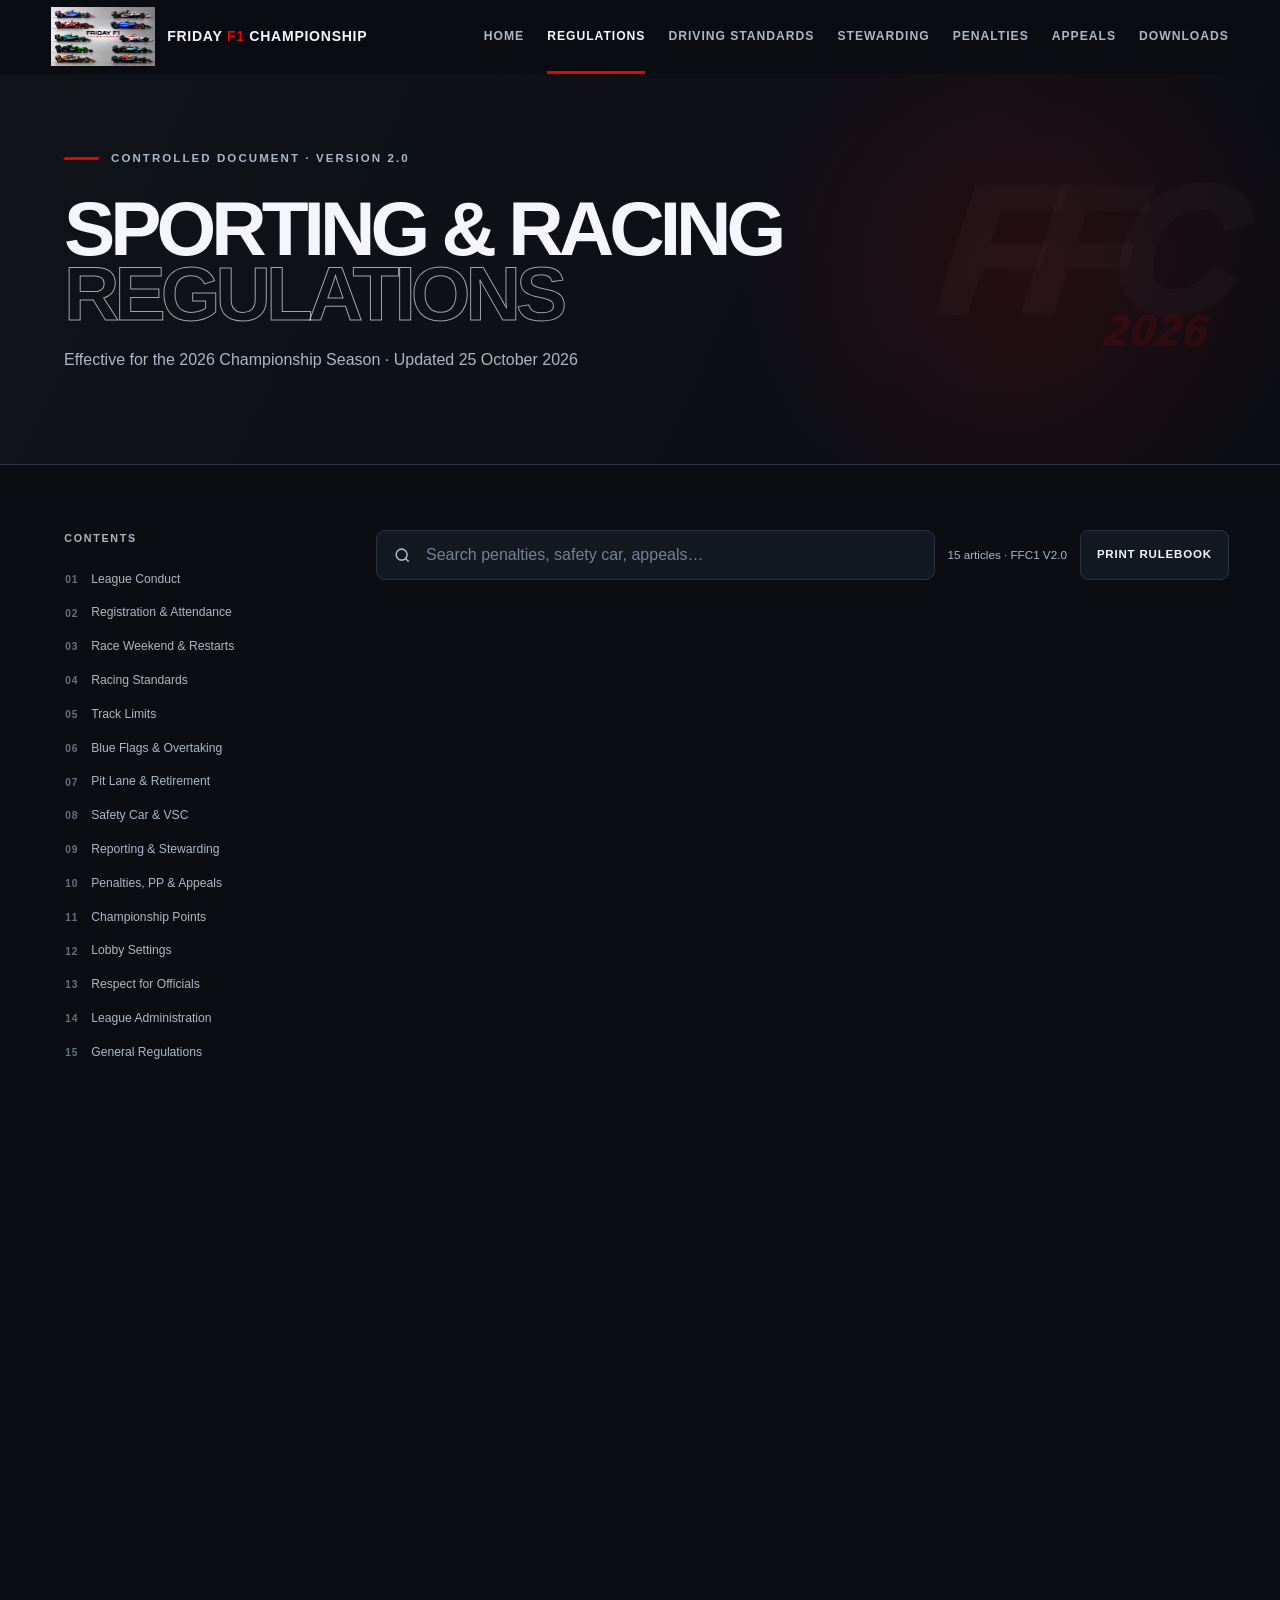
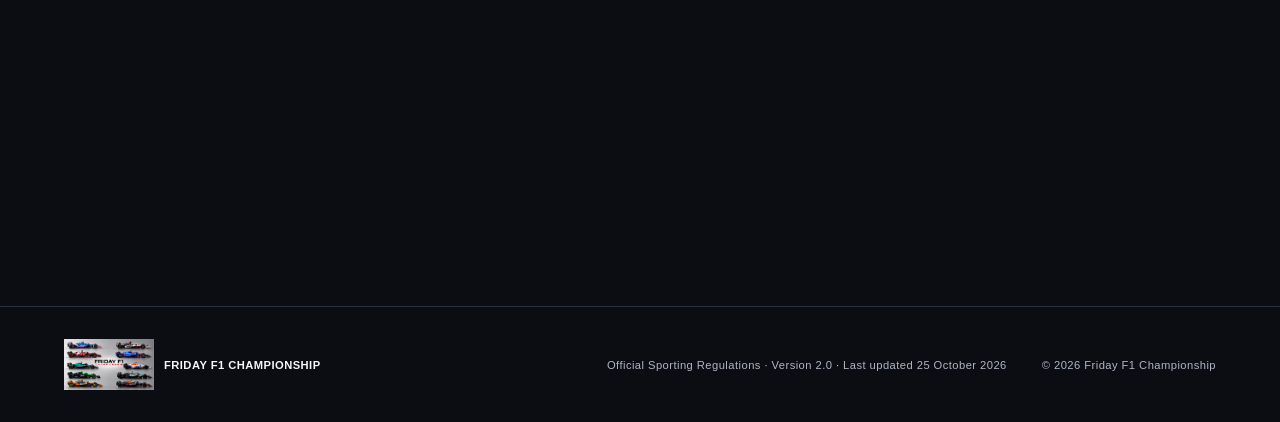
==== commit b9e08f4a: "Add early ready-up and POV rules" ====
--- a/rules/index.html
+++ b/rules/index.html
@@ -31,7 +31,7 @@
 
       <article id="article-2" class="rule-card reveal" data-title="Driver Registration and Attendance"><header><span>Article 02</span><button class="copy-link" type="button" aria-label="Copy link to Article 2">Copy link</button><h2>Driver Registration &amp; Attendance</h2><p>Eligibility, sign-up and absence requirements.</p></header><div class="rule-body"><h3>2.1 Registration</h3><p>Each driver must register with one consistent platform identity and racing number. Account sharing or racing under another entrant’s identity is prohibited.</p><h3>2.2 Attendance</h3><p>Drivers must confirm attendance by the published deadline. A confirmed driver who cannot race must notify league administration as soon as reasonably possible.</p><h3>2.3 Reserves</h3><p>Reserve seats are assigned by administration. A reserve assumes the sporting obligations of the seat for that event but does not inherit another driver’s disciplinary record.</p></div></article>
 
-      <article id="article-3" class="rule-card reveal" data-title="Race Weekend Format Restarts Disconnections Red Flags"><header><span>Article 03</span><button class="copy-link" type="button" aria-label="Copy link to Article 3">Copy link</button><h2>Race Weekend Format</h2><p>The official sequence from lobby opening to classification.</p></header><div class="rule-body"><h3>3.1 Event sequence</h3><p>Unless a bulletin states otherwise, an event consists of lobby checks, qualifying and the race. Administration will publish session length, weather policy and start time before the event.</p><h3>3.2 Joining</h3><p>Drivers must be present and ready before the lobby deadline. Joining or spectating in a way that disrupts a live qualifying lap is prohibited.</p><h3 id="disconnections">3.3 Disconnections, restarts and red flags</h3><p>Individual disconnections do not normally justify a restart. Race Control or league administration may suspend, restart, reschedule or classify a race following significant technical failures or mass disconnections. No automatic restart thresholds apply. Drivers must not independently abandon a race assuming a restart will occur.</p></div></article>
+      <article id="article-3" class="rule-card reveal" data-title="Race Weekend Format Restarts Disconnections Red Flags Early Ready Up"><header><span>Article 03</span><button class="copy-link" type="button" aria-label="Copy link to Article 3">Copy link</button><h2>Race Weekend Format</h2><p>The official sequence from lobby opening to classification.</p></header><div class="rule-body"><h3>3.1 Event sequence</h3><p>Unless a bulletin states otherwise, an event consists of lobby checks, qualifying and the race. Administration will publish session length, weather policy and start time before the event.</p><h3>3.2 Joining</h3><p>Drivers must be present and ready before the lobby deadline. Joining or spectating in a way that disrupts a live qualifying lap is prohibited.</p><h3 id="early-ready-up">3.3 Early Ready Up</h3><p>Drivers must not select <b>Ready Up</b> until instructed by the lobby host or an authorised admin. The first offence receives a warning (1 PP); each subsequent offence receives a qualifying ban for the next race (0 PP). The penalty for failing to provide POV does not apply to early ready-up incidents.</p><h3 id="disconnections">3.4 Disconnections, restarts and red flags</h3><p>Individual disconnections do not normally justify a restart. Race Control or league administration may suspend, restart, reschedule or classify a race following significant technical failures or mass disconnections. No automatic restart thresholds apply. Drivers must not independently abandon a race assuming a restart will occur.</p></div></article>
 
       <article id="article-4" class="rule-card reveal" data-title="Racing Standards Collisions Overtaking Sufficient Overlap Defensive Driving"><header><span>Article 04</span><button class="copy-link" type="button" aria-label="Copy link to Article 4">Copy link</button><h2>Racing Standards</h2><p>Predictable, controlled and respectful racing at all times.</p></header><div class="rule-body"><h3>4.1 Car control</h3><p>A driver must remain in control and leave a reasonable margin for foreseeable changes in speed or direction. Late lunges or loss of control do not establish entitlement to racing room. Stewards assess responsibility, avoidability and consequences; a spin or retirement alone does not determine severity.</p><h3>4.2 Sufficient overlap and racing room</h3><p>A car is sufficiently alongside when its front axle is at least level with the other car’s rear axle at the relevant point before the corner. The same requirement applies to inside and outside overtakes. Where sufficient overlap exists, both drivers must leave at least one car’s width of racing room, provided both remain in control and can reasonably make the corner within track limits.</p><h3>4.3 Defensive driving</h3><p>One defensive move is permitted. Dangerous movement under braking, weaving and blocking are prohibited. Any resulting collision is assessed under the standard collision penalty system; there are no separate defensive driving penalties.</p><h3>4.4 Collision assessment</h3><p>Racing incidents receive No Further Action. Minor collisions receive 5 seconds (0 PP); moderate collisions receive 10 seconds (1 PP); major collisions receive 10 seconds and a qualifying ban (0 PP). Apply the definitions and consolidated schedule in Article 10.</p><h3 id="rejoining">4.5 Unsafe rejoining</h3><p>A driver leaving the track or recovering from a spin must rejoin the racing line only when safe. Drivers already on circuit have priority. A minor unsafe rejoin receives 5 seconds (0 PP); a major unsafe rejoin receives 10 seconds (1 PP).</p></div></article>
 
@@ -43,9 +43,9 @@
 
       <article id="article-8" class="rule-card reveal" data-title="Safety Car Virtual Safety Car VSC"><header><span>Article 08</span><button class="copy-link" type="button" aria-label="Copy link to Article 8">Copy link</button><h2>Safety Car &amp; VSC</h2><p>Conduct during neutralised race conditions.</p></header><div class="rule-body"><h3>8.1 Speed and gaps</h3><p>Drivers must maintain safe speeds and reasonable gaps. Unnecessary braking, weaving, erratic acceleration, brake-checking and dangerous restart behaviour are prohibited. The race leader must not deliberately accelerate and then brake sharply to disadvantage following cars. Stewards should consider game-controlled braking and technical behaviour.</p><h3>8.2 Overtaking and restart</h3><p>Overtaking under safety car or virtual safety car conditions is prohibited except where directed by the game. Drivers may not create overlap or complete an overtake before the prescribed restart point.</p><h3>8.3 Penalties</h3><p>Minor SC/VSC misconduct receives 5 seconds (0 PP); major misconduct receives 10 seconds (1 PP); deliberate dangerous SC driving receives a race ban (0 PP).</p></div></article>
 
-      <article id="article-9" class="rule-card reveal" data-title="Incident Reporting Defence POV Stewarding Standards"><header><span>Article 09</span><button class="copy-link" type="button" aria-label="Copy link to Article 9">Copy link</button><h2>Reporting &amp; Stewarding</h2><p>Evidence, consistent decisions and the standards used to assess incidents.</p></header><div class="rule-body"><h3>9.1 Incident reporting</h3><p>Drivers reporting an incident must provide video evidence and submit through the official channel within the published deadline, identifying the lap, drivers and alleged breach. Evidence should show sufficient time before and after the incident and, where possible, include multiple viewpoints.</p><h3 id="defence-pov">9.2 Defence POV</h3><p>Drivers requested by stewards to provide their defence point of view must supply it where available. Failure without a valid reason receives 1 PP. Stewards may exempt a driver with a valid reason for not providing footage. Parties must not contact stewards privately to influence a decision.</p><h3>9.3 Stewarding standards</h3><p><b>Racing Incident:</b> Neither driver is predominantly at fault, or there is no clear breach of driving standards. <b>Predominantly at Fault:</b> A driver’s actions are the main cause of an avoidable incident. <b>Shared Responsibility:</b> Both drivers contribute significantly to an incident. <b>Insufficient Evidence:</b> No Further Action where responsibility cannot be established.</p><p>Outcomes alone do not determine penalty severity. Similar incidents should receive consistent penalties. The same offence must not be penalised twice. Stewards directly involved in an incident must not decide it. Every public steward decision must explain why the incident was reported, the findings and conclusion, and the penalty applied or reason for No Further Action.</p></div></article>
+      <article id="article-9" class="rule-card reveal" data-title="Incident Reporting Defence POV Stewarding Standards"><header><span>Article 09</span><button class="copy-link" type="button" aria-label="Copy link to Article 9">Copy link</button><h2>Reporting &amp; Stewarding</h2><p>Evidence, consistent decisions and the standards used to assess incidents.</p></header><div class="rule-body"><h3>9.1 Incident reporting</h3><p>Drivers reporting an incident must provide video evidence and submit through the official channel within the published deadline, identifying the lap, drivers and alleged breach. Evidence should show sufficient time before and after the incident and, where possible, include multiple viewpoints.</p><h3 id="defence-pov">9.2 Defence POV</h3><p>Drivers requested by stewards to provide their defence point of view must supply it where available. Failure without a valid reason receives 1 PP. Stewards may exempt a driver with a valid reason for not providing footage.</p><p>Where a driver clearly admits fault in the ticket, defence POV is not required unless specifically requested by the stewards to clarify the incident or determine the appropriate penalty.</p><p>The failure-to-provide-POV penalty does not apply to early ready-up incidents.</p><p>Parties must not contact stewards privately to influence a decision.</p><h3>9.3 Stewarding standards</h3><p><b>Racing Incident:</b> Neither driver is predominantly at fault, or there is no clear breach of driving standards. <b>Predominantly at Fault:</b> A driver’s actions are the main cause of an avoidable incident. <b>Shared Responsibility:</b> Both drivers contribute significantly to an incident. <b>Insufficient Evidence:</b> No Further Action where responsibility cannot be established.</p><p>Outcomes alone do not determine penalty severity. Similar incidents should receive consistent penalties. The same offence must not be penalised twice. Stewards directly involved in an incident must not decide it. Every public steward decision must explain why the incident was reported, the findings and conclusion, and the penalty applied or reason for No Further Action.</p></div></article>
 
-      <article id="article-10" class="rule-card reveal" data-title="Steward Penalties Penalty Points Thresholds Appeals Full Penalty Table"><header><span>Article 10 · FFC1 V2.0</span><button class="copy-link" type="button" aria-label="Copy link to Article 10">Copy link</button><h2>Penalties &amp; Appeals</h2><p>The consolidated FFC1 V2.0 penalty schedule and review process.</p></header><div class="rule-body"><h3>10.1 Penalty points thresholds</h3><table class="penalty-points-table"><thead><tr><th scope="col">Accumulated PP</th><th scope="col">Sanction</th></tr></thead><tbody><tr><th scope="row">6 PP</th><td>Qualifying ban — next eligible race (triggers once per accumulation cycle)</td></tr><tr><th scope="row">12 PP</th><td>Race ban — next eligible race</td></tr></tbody></table><p>All official steward warnings carry 1 PP; informal advice carries no PP. Offences carrying an automatic qualifying or race ban receive 0 additional PP. Points accumulate throughout the season and reset after serving a 12 PP race ban or at season end. Unserved time penalties are not converted into PP.</p><h3 id="consolidated-penalties">10.2 Full consolidated penalty table — FFC1 V2.0</h3><div class="table-scroll" role="region" aria-label="Scrollable FFC1 V2.0 penalty table" tabindex="0"><table class="penalty-points-table"><thead><tr><th scope="col">Offence</th><th scope="col">Penalty</th><th scope="col">PP</th></tr></thead><tbody><tr><th scope="row">Official steward warning</th><td>Warning</td><td>1</td></tr><tr><th scope="row">Racing incident</th><td>No Further Action</td><td>0</td></tr><tr><th scope="row">Minor collision</th><td>5 seconds</td><td>0</td></tr><tr><th scope="row">Moderate collision</th><td>10 seconds</td><td>1</td></tr><tr><th scope="row">Major collision</th><td>10 seconds + qualifying ban</td><td>0</td></tr><tr><th scope="row">Minor unsafe rejoin</th><td>5 seconds</td><td>0</td></tr><tr><th scope="row">Major unsafe rejoin</th><td>10 seconds</td><td>1</td></tr><tr><th scope="row">Minor SC/VSC offence</th><td>5 seconds</td><td>0</td></tr><tr><th scope="row">Major SC/VSC offence</th><td>10 seconds</td><td>1</td></tr><tr><th scope="row">Deliberate dangerous SC driving</th><td>Race ban</td><td>0</td></tr><tr><th scope="row">Minor qualifying impeding</th><td>Warning</td><td>1</td></tr><tr><th scope="row">Major qualifying impeding</th><td>Qualifying ban</td><td>0</td></tr><tr><th scope="row">Severe qualifying impeding</th><td>Race ban</td><td>0</td></tr><tr><th scope="row">Retaining advantage off track</th><td>5 seconds</td><td>0</td></tr><tr><th scope="row">Repeated/deliberate off-track advantage</th><td>10 seconds</td><td>1</td></tr><tr><th scope="row">Minor blue flag offence</th><td>Warning</td><td>1</td></tr><tr><th scope="row">Major blue flag offence</th><td>5 seconds</td><td>0</td></tr><tr><th scope="row">Dangerous blue flag offence</th><td>10 seconds</td><td>1</td></tr><tr><th scope="row">Minor pit lane offence</th><td>5 seconds</td><td>0</td></tr><tr><th scope="row">Major pit lane offence</th><td>10 seconds</td><td>1</td></tr><tr><th scope="row">First unjustified retirement on track</th><td>Warning</td><td>1</td></tr><tr><th scope="row">Subsequent retirement on track</th><td>Qualifying ban</td><td>0</td></tr><tr><th scope="row">Deliberate disruptive retirement</th><td>Race ban</td><td>0</td></tr><tr><th scope="row">Failure to provide defence POV</th><td>1 PP</td><td>1</td></tr><tr><th scope="row">Deliberate contact/retaliation</th><td>Race ban</td><td>0</td></tr><tr><th scope="row">First penalised DNF</th><td>Warning</td><td>1</td></tr><tr><th scope="row">Second penalised DNF</th><td>Qualifying ban</td><td>0</td></tr><tr><th scope="row">Third penalised DNF</th><td>Race ban</td><td>0</td></tr></tbody></table></div><p>Q ban means qualifying ban; PP means penalty points; DNF means Did Not Finish. No separate defensive driving, Turn 1, formation lap or unlapping penalties apply; incidents are handled under the relevant general collision or offence rules.</p><h3 id="appeals">10.3 Appeals</h3><p>Drivers may appeal steward decisions with reasons and supporting evidence where available. Appeals are reviewed by the designated Appeals Team, with advice and input from the Head Steward. The Head Steward does not vote; the Appeals Team makes the final decision and may uphold, reduce or overturn a penalty. Points associated with an overturned decision are removed. Good-faith appeals must not be penalised merely for being submitted.</p></div></article>
+      <article id="article-10" class="rule-card reveal" data-title="Steward Penalties Penalty Points Thresholds Appeals Full Penalty Table"><header><span>Article 10 · FFC1 V2.0</span><button class="copy-link" type="button" aria-label="Copy link to Article 10">Copy link</button><h2>Penalties &amp; Appeals</h2><p>The consolidated FFC1 V2.0 penalty schedule and review process.</p></header><div class="rule-body"><h3>10.1 Penalty points thresholds</h3><table class="penalty-points-table"><thead><tr><th scope="col">Accumulated PP</th><th scope="col">Sanction</th></tr></thead><tbody><tr><th scope="row">6 PP</th><td>Qualifying ban — next eligible race (triggers once per accumulation cycle)</td></tr><tr><th scope="row">12 PP</th><td>Race ban — next eligible race</td></tr></tbody></table><p>All official steward warnings carry 1 PP; informal advice carries no PP. Offences carrying an automatic qualifying or race ban receive 0 additional PP. Points accumulate throughout the season and reset after serving a 12 PP race ban or at season end. Unserved time penalties are not converted into PP.</p><h3 id="consolidated-penalties">10.2 Full consolidated penalty table — FFC1 V2.0</h3><div class="table-scroll" role="region" aria-label="Scrollable FFC1 V2.0 penalty table" tabindex="0"><table class="penalty-points-table"><thead><tr><th scope="col">Offence</th><th scope="col">Penalty</th><th scope="col">PP</th></tr></thead><tbody><tr><th scope="row">Official steward warning</th><td>Warning</td><td>1</td></tr><tr><th scope="row">Racing incident</th><td>No Further Action</td><td>0</td></tr><tr><th scope="row">Minor collision</th><td>5 seconds</td><td>0</td></tr><tr><th scope="row">Moderate collision</th><td>10 seconds</td><td>1</td></tr><tr><th scope="row">Major collision</th><td>10 seconds + qualifying ban</td><td>0</td></tr><tr><th scope="row">Minor unsafe rejoin</th><td>5 seconds</td><td>0</td></tr><tr><th scope="row">Major unsafe rejoin</th><td>10 seconds</td><td>1</td></tr><tr><th scope="row">Minor SC/VSC offence</th><td>5 seconds</td><td>0</td></tr><tr><th scope="row">Major SC/VSC offence</th><td>10 seconds</td><td>1</td></tr><tr><th scope="row">Deliberate dangerous SC driving</th><td>Race ban</td><td>0</td></tr><tr><th scope="row">Minor qualifying impeding</th><td>Warning</td><td>1</td></tr><tr><th scope="row">Major qualifying impeding</th><td>Qualifying ban</td><td>0</td></tr><tr><th scope="row">Severe qualifying impeding</th><td>Race ban</td><td>0</td></tr><tr><th scope="row">Retaining advantage off track</th><td>5 seconds</td><td>0</td></tr><tr><th scope="row">Repeated/deliberate off-track advantage</th><td>10 seconds</td><td>1</td></tr><tr><th scope="row">Minor blue flag offence</th><td>Warning</td><td>1</td></tr><tr><th scope="row">Major blue flag offence</th><td>5 seconds</td><td>0</td></tr><tr><th scope="row">Dangerous blue flag offence</th><td>10 seconds</td><td>1</td></tr><tr><th scope="row">Minor pit lane offence</th><td>5 seconds</td><td>0</td></tr><tr><th scope="row">Major pit lane offence</th><td>10 seconds</td><td>1</td></tr><tr><th scope="row">First unjustified retirement on track</th><td>Warning</td><td>1</td></tr><tr><th scope="row">Subsequent retirement on track</th><td>Qualifying ban</td><td>0</td></tr><tr><th scope="row">Deliberate disruptive retirement</th><td>Race ban</td><td>0</td></tr><tr><th scope="row">Failure to provide defence POV</th><td>1 PP</td><td>1</td></tr><tr><th scope="row">First early Ready Up offence</th><td>Warning</td><td>1</td></tr><tr><th scope="row">Each subsequent early Ready Up offence</th><td>Qualifying ban — next race</td><td>0</td></tr><tr><th scope="row">Deliberate contact/retaliation</th><td>Race ban</td><td>0</td></tr><tr><th scope="row">First penalised DNF</th><td>Warning</td><td>1</td></tr><tr><th scope="row">Second penalised DNF</th><td>Qualifying ban</td><td>0</td></tr><tr><th scope="row">Third penalised DNF</th><td>Race ban</td><td>0</td></tr></tbody></table></div><p>Q ban means qualifying ban; PP means penalty points; DNF means Did Not Finish. No separate defensive driving, Turn 1, formation lap or unlapping penalties apply; incidents are handled under the relevant general collision or offence rules.</p><h3 id="appeals">10.3 Appeals</h3><p>Drivers may appeal steward decisions with reasons and supporting evidence where available. Appeals are reviewed by the designated Appeals Team, with advice and input from the Head Steward. The Head Steward does not vote; the Appeals Team makes the final decision and may uphold, reduce or overturn a penalty. Points associated with an overturned decision are removed. Good-faith appeals must not be penalised merely for being submitted.</p></div></article>
 
       <article id="article-11" class="rule-card reveal" data-title="Championship Points Grand Prix Sprint DNF Reserve Drivers Constructors"><header><span>Article 11</span><button class="copy-link" type="button" aria-label="Copy link to Article 11">Copy link</button><h2>Championship Points</h2><p>Grand Prix and Sprint scoring for drivers and constructors.</p></header><div class="rule-body"><h3 id="grand-prix-points">11.1 Grand Prix points</h3><div class="table-scroll" role="region" aria-label="Scrollable Grand Prix points table" tabindex="0"><table class="penalty-points-table"><thead><tr><th scope="col">Position</th><th scope="col">Driver Points</th><th scope="col">Constructor Points</th></tr></thead><tbody><tr><th scope="row">P1</th><td>35</td><td>35</td></tr><tr><th scope="row">P2</th><td>30</td><td>30</td></tr><tr><th scope="row">P3</th><td>25</td><td>25</td></tr><tr><th scope="row">P4</th><td>20</td><td>20</td></tr><tr><th scope="row">P5</th><td>18</td><td>18</td></tr><tr><th scope="row">P6</th><td>16</td><td>16</td></tr><tr><th scope="row">P7</th><td>14</td><td>14</td></tr><tr><th scope="row">P8</th><td>12</td><td>12</td></tr><tr><th scope="row">P9</th><td>10</td><td>10</td></tr><tr><th scope="row">P10</th><td>8</td><td>8</td></tr><tr><th scope="row">P11</th><td>6</td><td>6</td></tr><tr><th scope="row">P12</th><td>4</td><td>4</td></tr><tr><th scope="row">P13</th><td>2</td><td>2</td></tr><tr><th scope="row">P14</th><td>1</td><td>1</td></tr><tr><th scope="row">P15 onwards</th><td>0</td><td>0</td></tr></tbody></table></div><p><b>Fastest Lap:</b> 1 additional point for the driver and constructor, provided the driver finishes in the top 10.</p><h3 id="sprint-points">11.2 Sprint race points</h3><div class="table-scroll" role="region" aria-label="Scrollable Sprint Race points table" tabindex="0"><table class="penalty-points-table"><thead><tr><th scope="col">Position</th><th scope="col">Driver Points</th><th scope="col">Constructor Points</th></tr></thead><tbody><tr><th scope="row">P1</th><td>8</td><td>8</td></tr><tr><th scope="row">P2</th><td>7</td><td>7</td></tr><tr><th scope="row">P3</th><td>6</td><td>6</td></tr><tr><th scope="row">P4</th><td>5</td><td>5</td></tr><tr><th scope="row">P5</th><td>4</td><td>4</td></tr><tr><th scope="row">P6</th><td>3</td><td>3</td></tr><tr><th scope="row">P7</th><td>2</td><td>2</td></tr><tr><th scope="row">P8</th><td>1</td><td>1</td></tr><tr><th scope="row">P9 onwards</th><td>0</td><td>0</td></tr></tbody></table></div><p>Sprint Races have no fastest-lap bonus.</p><h3 id="dnf-classification">11.3 DNF classification and points</h3><p>Drivers who DNF may still score championship points if they complete at least 90% of the winner’s completed race distance. Eligible drivers retain the points awarded for their classified finishing position, although their race result continues to show DNF.</p><h3 id="reserve-drivers">11.4 Reserve drivers</h3><p>Reserve drivers are eligible to score individual championship points. Points earned by reserve drivers also count towards the Constructors’ Championship.</p><h3 id="general-scoring">11.5 General championship scoring</h3><ul><li>Driver and Constructor points follow the tables above.</li><li>No Driver of the Day or Moment of the Day bonus points are currently awarded.</li><li>All race results and championship standings use the relevant Grand Prix or Sprint points system.</li><li>Steward-issued time penalties may change finishing positions and therefore affect championship points.</li></ul></div></article>
 
--- a/css/styles.css
+++ b/css/styles.css
@@ -1,13 +1,13 @@
 /* Friday F1 Championship — shared visual system */
 :root{--bg:#0b0d12;--surface:#141821;--surface-2:#191e29;--border:#2a3242;--text:#f4f6fb;--muted:#aeb6c6;--red:#e10600;--red-dark:#a80501;--max:1440px;--header:74px;--radius:16px;--shadow:0 24px 60px rgba(0,0,0,.26)}
 *{box-sizing:border-box}html{scroll-behavior:smooth;scroll-padding-top:calc(var(--header) + 22px)}body{margin:0;background:var(--bg);color:var(--text);font-family:Inter,ui-sans-serif,-apple-system,BlinkMacSystemFont,"Segoe UI",sans-serif;line-height:1.65;-webkit-font-smoothing:antialiased}body::before{content:"";position:fixed;inset:0;z-index:-1;pointer-events:none;background-image:linear-gradient(rgba(255,255,255,.018) 1px,transparent 1px),linear-gradient(90deg,rgba(255,255,255,.018) 1px,transparent 1px);background-size:52px 52px;mask-image:linear-gradient(to bottom,black,transparent 70%)}a{color:inherit;text-decoration:none}button,input{font:inherit}button{color:inherit}img{max-width:100%;display:block}.sr-only{position:absolute;width:1px;height:1px;padding:0;margin:-1px;overflow:hidden;clip:rect(0,0,0,0);white-space:nowrap;border:0}.skip-link{position:fixed;top:10px;left:10px;z-index:1000;padding:10px 14px;background:#fff;color:#000;transform:translateY(-150%);border-radius:4px}.skip-link:focus{transform:none}.progress{position:fixed;inset:0 0 auto;height:3px;z-index:1001;background:transparent}.progress span{display:block;width:0;height:100%;background:var(--red);box-shadow:0 0 10px var(--red)}
-.site-header{height:var(--header);position:sticky;top:0;z-index:100;display:flex;align-items:center;justify-content:space-between;padding:0 clamp(20px,4vw,68px);border-bottom:1px solid transparent;transition:.25s;background:rgba(11,13,18,.72);backdrop-filter:blur(18px)}.site-header.scrolled{border-color:rgba(255,255,255,.09);background:rgba(11,13,18,.94)}.brand{display:flex;align-items:center;gap:12px;font-size:.88rem;font-weight:700;letter-spacing:.05em;text-transform:uppercase}.brand img{width:68px;height:42px;object-fit:contain;background:#e8e8e8;border-radius:7px}.brand b{color:var(--red)}.primary-nav{display:flex;align-items:center;gap:clamp(13px,1.8vw,28px);height:100%}.primary-nav a{height:100%;display:grid;place-items:center;position:relative;color:var(--muted);font-size:.76rem;font-weight:700;text-transform:uppercase;letter-spacing:.08em;white-space:nowrap;transition:.2s}.primary-nav a::after{content:"";position:absolute;inset:auto 50% -1px;height:3px;background:var(--red);transition:.25s}.primary-nav a:hover,.primary-nav a:focus-visible,.primary-nav a.active{color:var(--text)}.primary-nav a:hover::after,.primary-nav a:focus-visible::after,.primary-nav a.active::after{inset-inline:0}.nav-toggle{display:none;width:44px;height:44px;border:1px solid var(--border);background:var(--surface);border-radius:8px;padding:11px}.nav-toggle>span:not(.sr-only){display:block;height:2px;background:var(--text);margin:4px 0}
-.hero{min-height:calc(100svh - var(--header));position:relative;display:grid;align-items:center;overflow:hidden;background:url("../assets/banner.jpg") center/cover no-repeat}.hero::before{content:"";position:absolute;inset:0;background:linear-gradient(90deg,rgba(8,10,14,.98) 0%,rgba(8,10,14,.86) 37%,rgba(8,10,14,.2) 72%),linear-gradient(0deg,var(--bg),transparent 24%)}.hero::after{content:"";position:absolute;inset:0;background:repeating-linear-gradient(115deg,transparent 0 90px,rgba(255,255,255,.018) 91px 92px);mix-blend-mode:screen}.hero-shade{position:absolute;left:-5%;bottom:10%;width:42vw;height:8px;background:var(--red);transform:skewX(-35deg);filter:blur(.4px);opacity:.75}.hero-content{position:relative;z-index:2;width:min(720px,90%);margin-left:max(5vw,calc((100vw - var(--max))/2));padding:70px 0 100px}.hero-logo{width:190px;height:158px;object-fit:contain;background:#e8e8e8;border:1px solid rgba(255,255,255,.14);border-radius:14px;margin:32px 0 24px;box-shadow:var(--shadow)}.eyebrow{display:flex;align-items:center;gap:12px;color:var(--muted);font-size:.72rem;font-weight:800;letter-spacing:.18em;text-transform:uppercase}.eyebrow span{width:35px;height:3px;background:var(--red);transform:skewX(-30deg)}h1,h2,h3,p{margin-top:0}.hero h1,.rules-masthead h1{font-size:clamp(3.4rem,7.2vw,7.4rem);line-height:.85;letter-spacing:-.065em;text-transform:uppercase;margin:0}.hero h1 em,.rules-masthead h1 em,.section-heading h2 em{font-style:normal;color:transparent;-webkit-text-stroke:1px rgba(244,246,251,.64)}.hero-subtitle{font-size:clamp(1rem,1.8vw,1.38rem);letter-spacing:.08em;text-transform:uppercase;margin:32px 0 18px}.document-meta{display:flex;gap:10px;margin-bottom:35px}.document-meta span{padding:7px 11px;border:1px solid rgba(255,255,255,.17);border-radius:5px;color:var(--muted);font-size:.73rem;text-transform:uppercase;letter-spacing:.09em}.hero-actions,.document-cta>div:last-child{display:flex;flex-wrap:wrap;gap:12px}.button{appearance:none;border:1px solid var(--border);border-radius:7px;padding:13px 20px;display:inline-flex;align-items:center;justify-content:center;gap:28px;min-height:50px;background:var(--surface);font-size:.78rem;font-weight:800;text-transform:uppercase;letter-spacing:.09em;cursor:pointer;transition:.2s}.button:hover,.button:focus-visible{transform:translateY(-2px);border-color:#566071}.button.primary{border-color:var(--red);background:var(--red);color:#fff}.button.primary:hover{background:#f31610;box-shadow:0 10px 30px rgba(225,6,0,.25)}.button.ghost{background:rgba(11,13,18,.55)}.scroll-cue{position:absolute;z-index:2;right:5vw;bottom:38px;display:flex;align-items:center;gap:13px;color:var(--muted);font-size:.68rem;text-transform:uppercase;letter-spacing:.18em;transform:rotate(90deg);transform-origin:right}.scroll-cue i{display:block;width:45px;height:1px;background:var(--red)}
+.site-header{height:var(--header);position:sticky;top:0;z-index:100;display:flex;align-items:center;justify-content:space-between;padding:0 clamp(20px,4vw,68px);border-bottom:1px solid transparent;transition:.25s;background:rgba(11,13,18,.72);backdrop-filter:blur(18px)}.site-header.scrolled{border-color:rgba(255,255,255,.09);background:rgba(11,13,18,.94)}.brand{display:flex;align-items:center;gap:12px;font-size:.88rem;font-weight:700;letter-spacing:.05em;text-transform:uppercase}.brand img{width:104px;height:auto;aspect-ratio:16/9;object-fit:contain;background:transparent;border-radius:0}.brand b{color:var(--red)}.primary-nav{display:flex;align-items:center;gap:clamp(13px,1.8vw,28px);height:100%}.primary-nav a{height:100%;display:grid;place-items:center;position:relative;color:var(--muted);font-size:.76rem;font-weight:700;text-transform:uppercase;letter-spacing:.08em;white-space:nowrap;transition:.2s}.primary-nav a::after{content:"";position:absolute;inset:auto 50% -1px;height:3px;background:var(--red);transition:.25s}.primary-nav a:hover,.primary-nav a:focus-visible,.primary-nav a.active{color:var(--text)}.primary-nav a:hover::after,.primary-nav a:focus-visible::after,.primary-nav a.active::after{inset-inline:0}.nav-toggle{display:none;width:44px;height:44px;border:1px solid var(--border);background:var(--surface);border-radius:8px;padding:11px}.nav-toggle>span:not(.sr-only){display:block;height:2px;background:var(--text);margin:4px 0}
+.hero{min-height:calc(100svh - var(--header));position:relative;display:grid;align-items:center;overflow:hidden;background:url("../assets/banner.jpg") center/cover no-repeat}.hero::before{content:"";position:absolute;inset:0;background:linear-gradient(90deg,rgba(8,10,14,.98) 0%,rgba(8,10,14,.86) 37%,rgba(8,10,14,.2) 72%),linear-gradient(0deg,var(--bg),transparent 24%)}.hero::after{content:"";position:absolute;inset:0;background:repeating-linear-gradient(115deg,transparent 0 90px,rgba(255,255,255,.018) 91px 92px);mix-blend-mode:screen}.hero-shade{position:absolute;left:-5%;bottom:10%;width:42vw;height:8px;background:var(--red);transform:skewX(-35deg);filter:blur(.4px);opacity:.75}.hero-content{position:relative;z-index:2;width:min(720px,90%);margin-left:max(5vw,calc((100vw - var(--max))/2));padding:70px 0 100px}.hero-logo{width:min(520px,90vw);height:auto;aspect-ratio:16/9;object-fit:contain;background:transparent;border:0;border-radius:0;margin:32px 0 24px;box-shadow:none}.eyebrow{display:flex;align-items:center;gap:12px;color:var(--muted);font-size:.72rem;font-weight:800;letter-spacing:.18em;text-transform:uppercase}.eyebrow span{width:35px;height:3px;background:var(--red);transform:skewX(-30deg)}h1,h2,h3,p{margin-top:0}.hero h1,.rules-masthead h1{font-size:clamp(3.4rem,7.2vw,7.4rem);line-height:.85;letter-spacing:-.065em;text-transform:uppercase;margin:0}.hero h1 em,.rules-masthead h1 em,.section-heading h2 em{font-style:normal;color:transparent;-webkit-text-stroke:1px rgba(244,246,251,.64)}.hero-subtitle{font-size:clamp(1rem,1.8vw,1.38rem);letter-spacing:.08em;text-transform:uppercase;margin:32px 0 18px}.document-meta{display:flex;gap:10px;margin-bottom:35px}.document-meta span{padding:7px 11px;border:1px solid rgba(255,255,255,.17);border-radius:5px;color:var(--muted);font-size:.73rem;text-transform:uppercase;letter-spacing:.09em}.hero-actions,.document-cta>div:last-child{display:flex;flex-wrap:wrap;gap:12px}.button{appearance:none;border:1px solid var(--border);border-radius:7px;padding:13px 20px;display:inline-flex;align-items:center;justify-content:center;gap:28px;min-height:50px;background:var(--surface);font-size:.78rem;font-weight:800;text-transform:uppercase;letter-spacing:.09em;cursor:pointer;transition:.2s}.button:hover,.button:focus-visible{transform:translateY(-2px);border-color:#566071}.button.primary{border-color:var(--red);background:var(--red);color:#fff}.button.primary:hover{background:#f31610;box-shadow:0 10px 30px rgba(225,6,0,.25)}.button.ghost{background:rgba(11,13,18,.55)}.scroll-cue{position:absolute;z-index:2;right:5vw;bottom:38px;display:flex;align-items:center;gap:13px;color:var(--muted);font-size:.68rem;text-transform:uppercase;letter-spacing:.18em;transform:rotate(90deg);transform-origin:right}.scroll-cue i{display:block;width:45px;height:1px;background:var(--red)}
 .section{max-width:var(--max);margin:auto;padding:clamp(80px,10vw,150px) clamp(22px,5vw,76px)}.section-heading{max-width:800px}.section-heading h2{font-size:clamp(2.5rem,5vw,5.2rem);line-height:.96;letter-spacing:-.055em;text-transform:uppercase;margin:24px 0 55px}.intro-grid{display:grid;grid-template-columns:1fr 1.15fr;gap:7vw;align-items:end}.lead{font-size:clamp(1.08rem,2vw,1.5rem);color:var(--muted);max-width:620px}.stat-row{display:grid;grid-template-columns:repeat(3,1fr);border-top:1px solid var(--border);padding-top:30px}.stat-row div{display:flex;flex-direction:column;border-left:1px solid var(--border);padding-left:24px}.stat-row strong{font-size:clamp(1.9rem,3vw,3rem);line-height:1}.stat-row span{color:var(--muted);font-size:.72rem;text-transform:uppercase;letter-spacing:.12em;margin-top:10px}.feature-section{padding-top:50px}.feature-grid{display:grid;grid-template-columns:repeat(3,1fr);gap:18px}.feature-card{position:relative;min-height:330px;background:linear-gradient(150deg,var(--surface-2),var(--surface));border:1px solid var(--border);border-radius:var(--radius);padding:34px;overflow:hidden;transition:.25s}.feature-card::after{content:"";position:absolute;width:150px;height:150px;border:35px solid rgba(225,6,0,.05);border-radius:50%;right:-60px;top:-70px}.feature-card:hover{transform:translateY(-7px);border-color:#4a5568;box-shadow:var(--shadow)}.card-number{color:var(--red);font-weight:900;font-size:.78rem;letter-spacing:.1em}.feature-card h3{font-size:1.6rem;margin:62px 0 15px}.feature-card p{color:var(--muted);font-size:.94rem}.feature-card b{position:absolute;bottom:30px;font-size:.72rem;text-transform:uppercase;letter-spacing:.09em}.feature-card b span{color:var(--red);margin-left:8px}.document-cta{max-width:calc(var(--max) - 10vw);margin-bottom:110px;padding:55px clamp(25px,5vw,60px);display:flex;align-items:center;justify-content:space-between;gap:35px;background:linear-gradient(110deg,var(--surface),#171b25);border:1px solid var(--border);border-left:4px solid var(--red);border-radius:var(--radius)}.document-cta h2{font-size:clamp(2rem,4vw,4rem);line-height:1;margin:17px 0}.document-cta p{color:var(--muted);margin-bottom:0}
 .rules-masthead{min-height:390px;display:flex;justify-content:space-between;align-items:center;padding:75px max(5vw,calc((100vw - var(--max))/2));background:radial-gradient(circle at 80% 50%,rgba(225,6,0,.12),transparent 28%),linear-gradient(115deg,#10131a,var(--bg));border-bottom:1px solid var(--border);overflow:hidden}.rules-masthead h1{font-size:clamp(3.2rem,6vw,6.2rem);margin:28px 0 20px}.rules-masthead>div>p:last-child{color:var(--muted)}.masthead-mark{font-size:clamp(5rem,14vw,14rem);font-weight:950;font-style:italic;letter-spacing:-.13em;color:rgba(255,255,255,.025);line-height:.7;transform:skewX(-7deg)}.masthead-mark span{display:block;color:rgba(225,6,0,.12);font-size:.24em;letter-spacing:.05em;text-align:right}.rules-shell{max-width:var(--max);margin:0 auto;display:grid;grid-template-columns:280px minmax(0,1fr);gap:45px;padding:65px clamp(20px,4vw,60px) 120px}.rules-sidebar{align-self:start;position:sticky;top:calc(var(--header) + 25px);max-height:calc(100vh - var(--header) - 50px);overflow:auto;padding-right:12px;scrollbar-width:thin;scrollbar-color:var(--border) transparent}.rules-sidebar nav>p{font-size:.67rem;font-weight:800;letter-spacing:.16em;text-transform:uppercase;color:var(--muted);margin:0 0 16px 13px}.rules-sidebar nav a{display:flex;align-items:center;gap:13px;padding:8px 12px;margin:2px 0;border-left:2px solid transparent;color:var(--muted);font-size:.76rem;line-height:1.3;transition:.18s}.rules-sidebar nav a b{font-size:.64rem;color:#667084;letter-spacing:.08em}.rules-sidebar nav a:hover,.rules-sidebar nav a.active{color:var(--text);background:linear-gradient(90deg,rgba(225,6,0,.11),transparent);border-left-color:var(--red)}.rules-sidebar nav a.active b{color:var(--red)}.contents-toggle{display:none}.rule-tools{display:grid;grid-template-columns:minmax(220px,1fr) auto auto;align-items:center;gap:13px;margin-bottom:25px}.search-box{height:50px;display:flex;align-items:center;gap:12px;padding:0 16px;border:1px solid var(--border);background:var(--surface);border-radius:9px;transition:.2s}.search-box:focus-within{border-color:var(--red);box-shadow:0 0 0 3px rgba(225,6,0,.12)}.search-box svg{width:20px;fill:none;stroke:var(--muted);stroke-width:2}.search-box input{width:100%;border:0;outline:0;color:var(--text);background:transparent}.search-box input::placeholder{color:#778092}.rule-tools>span{color:var(--muted);font-size:.73rem;min-width:70px;text-align:center}.rule-tools>button{height:50px;border:1px solid var(--border);background:var(--surface);border-radius:8px;padding:0 16px;cursor:pointer;font-size:.72rem;font-weight:700;text-transform:uppercase;letter-spacing:.07em}.rule-card{background:var(--surface);border:1px solid var(--border);border-radius:var(--radius);margin-bottom:22px;box-shadow:0 10px 32px rgba(0,0,0,.14);overflow:hidden}.rule-card.search-hit{border-color:rgba(225,6,0,.75);box-shadow:0 0 0 3px rgba(225,6,0,.1)}.rule-card[hidden]{display:none}.rule-card>header{position:relative;padding:36px clamp(25px,4vw,48px) 29px;border-bottom:1px solid var(--border);background:linear-gradient(115deg,rgba(255,255,255,.018),transparent)}.rule-card>header>span{color:var(--red);font-size:.7rem;font-weight:900;text-transform:uppercase;letter-spacing:.14em}.rule-card h2{font-size:clamp(1.9rem,4vw,3.3rem);line-height:1.1;letter-spacing:-.035em;margin:9px 0}.rule-card header p{color:var(--muted);margin:0}.copy-link{position:absolute;right:28px;top:28px;border:1px solid var(--border);background:#10131a;border-radius:6px;padding:7px 10px;color:var(--muted);font-size:.66rem;text-transform:uppercase;letter-spacing:.08em;cursor:pointer}.copy-link:hover{border-color:var(--red);color:var(--text)}.rule-body{padding:28px clamp(25px,4vw,48px) 34px;counter-reset:subsection}.rule-body h3{font-size:.92rem;margin:25px 0 7px;letter-spacing:.02em}.rule-body h3:first-child{margin-top:0}.rule-body p{color:#c8ceda;margin-bottom:18px;max-width:84ch}.no-results{padding:60px;text-align:center;border:1px dashed var(--border);border-radius:var(--radius);margin:30px 0}.no-results p{color:var(--muted)}.downloads-panel{display:flex;align-items:center;justify-content:space-between;gap:25px;padding:40px;background:var(--surface);border:1px solid var(--border);border-left:4px solid var(--red);border-radius:var(--radius);margin-top:45px}.downloads-panel h2{font-size:2rem;margin:15px 0 5px}.downloads-panel p{color:var(--muted);margin:0;max-width:680px}
-.site-footer{border-top:1px solid var(--border);padding:32px max(5vw,calc((100vw - var(--max))/2));display:grid;grid-template-columns:1fr auto auto;gap:35px;align-items:center;color:var(--muted);font-size:.7rem;letter-spacing:.04em}.site-footer>div{display:flex;align-items:center;gap:10px;color:var(--text);font-weight:800;text-transform:uppercase}.site-footer img{width:62px;height:45px;object-fit:contain;background:#e8e8e8;border-radius:6px}.site-footer p{margin:0}.back-top{position:fixed;z-index:50;right:22px;bottom:22px;width:46px;height:46px;border:1px solid var(--border);background:rgba(20,24,33,.92);border-radius:50%;cursor:pointer;opacity:0;pointer-events:none;transform:translateY(15px);transition:.2s}.back-top.visible{opacity:1;pointer-events:auto;transform:none}.back-top:hover{background:var(--red);border-color:var(--red)}.toast{position:fixed;z-index:200;left:50%;bottom:25px;transform:translate(-50%,20px);padding:10px 16px;background:#f4f6fb;color:#0b0d12;border-radius:7px;font-weight:700;font-size:.78rem;opacity:0;pointer-events:none;transition:.22s}.toast.show{opacity:1;transform:translate(-50%,0)}.reveal{opacity:0;transform:translateY(18px);transition:opacity .6s ease,transform .6s ease}.reveal.visible{opacity:1;transform:none}
+.site-footer{border-top:1px solid var(--border);padding:32px max(5vw,calc((100vw - var(--max))/2));display:grid;grid-template-columns:1fr auto auto;gap:35px;align-items:center;color:var(--muted);font-size:.7rem;letter-spacing:.04em}.site-footer>div{display:flex;align-items:center;gap:10px;color:var(--text);font-weight:800;text-transform:uppercase}.site-footer img{width:90px;height:auto;aspect-ratio:16/9;object-fit:contain;background:transparent;border-radius:0}.site-footer p{margin:0}.back-top{position:fixed;z-index:50;right:22px;bottom:22px;width:46px;height:46px;border:1px solid var(--border);background:rgba(20,24,33,.92);border-radius:50%;cursor:pointer;opacity:0;pointer-events:none;transform:translateY(15px);transition:.2s}.back-top.visible{opacity:1;pointer-events:auto;transform:none}.back-top:hover{background:var(--red);border-color:var(--red)}.toast{position:fixed;z-index:200;left:50%;bottom:25px;transform:translate(-50%,20px);padding:10px 16px;background:#f4f6fb;color:#0b0d12;border-radius:7px;font-weight:700;font-size:.78rem;opacity:0;pointer-events:none;transition:.22s}.toast.show{opacity:1;transform:translate(-50%,0)}.reveal{opacity:0;transform:translateY(18px);transition:opacity .6s ease,transform .6s ease}.reveal.visible{opacity:1;transform:none}
 @media(max-width:1080px){.nav-toggle{display:block}.primary-nav{position:absolute;display:none;top:var(--header);left:0;right:0;height:auto;padding:15px 24px 22px;flex-direction:column;align-items:stretch;background:#0d1016;border-bottom:1px solid var(--border)}.primary-nav.open{display:flex}.primary-nav a{height:39px;display:flex}.primary-nav a::after{display:none}.rules-shell{grid-template-columns:230px minmax(0,1fr);gap:24px}.site-footer{grid-template-columns:1fr 1fr}.site-footer p:last-child{text-align:right}}
-@media(max-width:780px){:root{--header:66px}.brand span{font-size:.7rem}.brand img{width:58px;height:36px}.hero{background-position:62% center}.hero::before{background:linear-gradient(90deg,rgba(8,10,14,.96),rgba(8,10,14,.62)),linear-gradient(0deg,var(--bg),transparent 30%)}.hero-content{padding-top:38px}.hero-logo{width:150px;height:125px;margin:25px 0}.hero h1{font-size:clamp(3.15rem,15vw,5rem)}.scroll-cue{display:none}.section{padding-block:80px}.intro-grid,.feature-grid{grid-template-columns:1fr}.intro-grid{gap:40px}.stat-row{margin-top:10px}.feature-card{min-height:280px}.document-cta,.downloads-panel{align-items:flex-start;flex-direction:column}.rules-masthead{min-height:310px;padding-block:55px}.masthead-mark{display:none}.rules-shell{display:block;padding-top:25px}.rules-sidebar{position:sticky;top:var(--header);z-index:30;max-height:none;overflow:visible;padding:10px 0;background:var(--bg)}.contents-toggle{display:flex;width:100%;height:48px;align-items:center;justify-content:space-between;border:1px solid var(--border);background:var(--surface);border-radius:8px;padding:0 15px;font-size:.74rem;font-weight:800;text-transform:uppercase;letter-spacing:.1em}.rules-sidebar nav{display:none;position:absolute;top:64px;left:0;right:0;max-height:60vh;overflow:auto;background:#11151d;border:1px solid var(--border);border-radius:10px;padding:15px;box-shadow:var(--shadow)}.rules-sidebar nav.open{display:block}.rule-tools{grid-template-columns:1fr auto}.rule-tools>span{display:none}.rule-tools>button{font-size:0;width:50px}.rule-tools>button::after{content:"Print";font-size:.65rem}.copy-link{right:18px;top:18px}.site-footer{grid-template-columns:1fr;text-align:left}.site-footer p:last-child{text-align:left}}
+@media(max-width:780px){:root{--header:66px}.brand span{font-size:.7rem}.brand img{width:78px;height:auto;aspect-ratio:16/9}.hero{background-position:62% center}.hero::before{background:linear-gradient(90deg,rgba(8,10,14,.96),rgba(8,10,14,.62)),linear-gradient(0deg,var(--bg),transparent 30%)}.hero-content{padding-top:38px}.hero-logo{width:min(420px,90vw);height:auto;aspect-ratio:16/9;margin:25px 0}.hero h1{font-size:clamp(3.15rem,15vw,5rem)}.scroll-cue{display:none}.section{padding-block:80px}.intro-grid,.feature-grid{grid-template-columns:1fr}.intro-grid{gap:40px}.stat-row{margin-top:10px}.feature-card{min-height:280px}.document-cta,.downloads-panel{align-items:flex-start;flex-direction:column}.rules-masthead{min-height:310px;padding-block:55px}.masthead-mark{display:none}.rules-shell{display:block;padding-top:25px}.rules-sidebar{position:sticky;top:var(--header);z-index:30;max-height:none;overflow:visible;padding:10px 0;background:var(--bg)}.contents-toggle{display:flex;width:100%;height:48px;align-items:center;justify-content:space-between;border:1px solid var(--border);background:var(--surface);border-radius:8px;padding:0 15px;font-size:.74rem;font-weight:800;text-transform:uppercase;letter-spacing:.1em}.rules-sidebar nav{display:none;position:absolute;top:64px;left:0;right:0;max-height:60vh;overflow:auto;background:#11151d;border:1px solid var(--border);border-radius:10px;padding:15px;box-shadow:var(--shadow)}.rules-sidebar nav.open{display:block}.rule-tools{grid-template-columns:1fr auto}.rule-tools>span{display:none}.rule-tools>button{font-size:0;width:50px}.rule-tools>button::after{content:"Print";font-size:.65rem}.copy-link{right:18px;top:18px}.site-footer{grid-template-columns:1fr;text-align:left}.site-footer p:last-child{text-align:left}}
 @media(max-width:480px){.hero-actions .button{width:100%}.document-meta{flex-direction:column;align-items:flex-start}.stat-row strong{font-size:1.6rem}.stat-row div{padding-left:12px}.rule-tools{grid-template-columns:1fr}.rule-tools>button{display:none}.rule-card>header{padding-top:58px}.downloads-panel{padding:28px}.site-footer{gap:15px}}
 @media(prefers-reduced-motion:reduce){html{scroll-behavior:auto}*,*::before,*::after{animation-duration:.01ms!important;transition-duration:.01ms!important}.reveal{opacity:1;transform:none}}
 @media print{*{box-shadow:none!important}body{background:#fff;color:#111;font-family:Georgia,serif}.progress,.site-header,.rules-masthead,.rules-sidebar,.rule-tools,.copy-link,.downloads-panel,.site-footer,.back-top,.toast{display:none!important}.rules-shell{display:block;max-width:none;padding:0}.rules-content{width:100%}.rule-card{break-inside:avoid;border:0;border-bottom:1px solid #bbb;border-radius:0;margin:0}.rule-card>header,.rule-body{padding:18px 0;background:none}.rule-card h2{color:#111;font-size:24pt}.rule-card header p,.rule-body p{color:#222}.rule-card>header>span{color:#b00000}.rule-body h3{color:#111}.reveal{opacity:1;transform:none}a{color:#111}}.penalty-points-table{width:100%;border-collapse:collapse;margin:14px 0 20px;text-align:left}.penalty-points-table th,.penalty-points-table td{padding:14px 16px;border:1px solid var(--border);vertical-align:top;line-height:1.45}.penalty-points-table thead th{background:rgba(225,6,0,.12);color:var(--text);font-size:.72rem;letter-spacing:.08em;text-transform:uppercase}.penalty-points-table tbody th{width:38%;color:var(--text);font-size:.85rem}.penalty-points-table td{color:#c8ceda}@media(max-width:600px){.penalty-points-table th,.penalty-points-table td{padding:11px}.penalty-points-table tbody th{width:42%}}
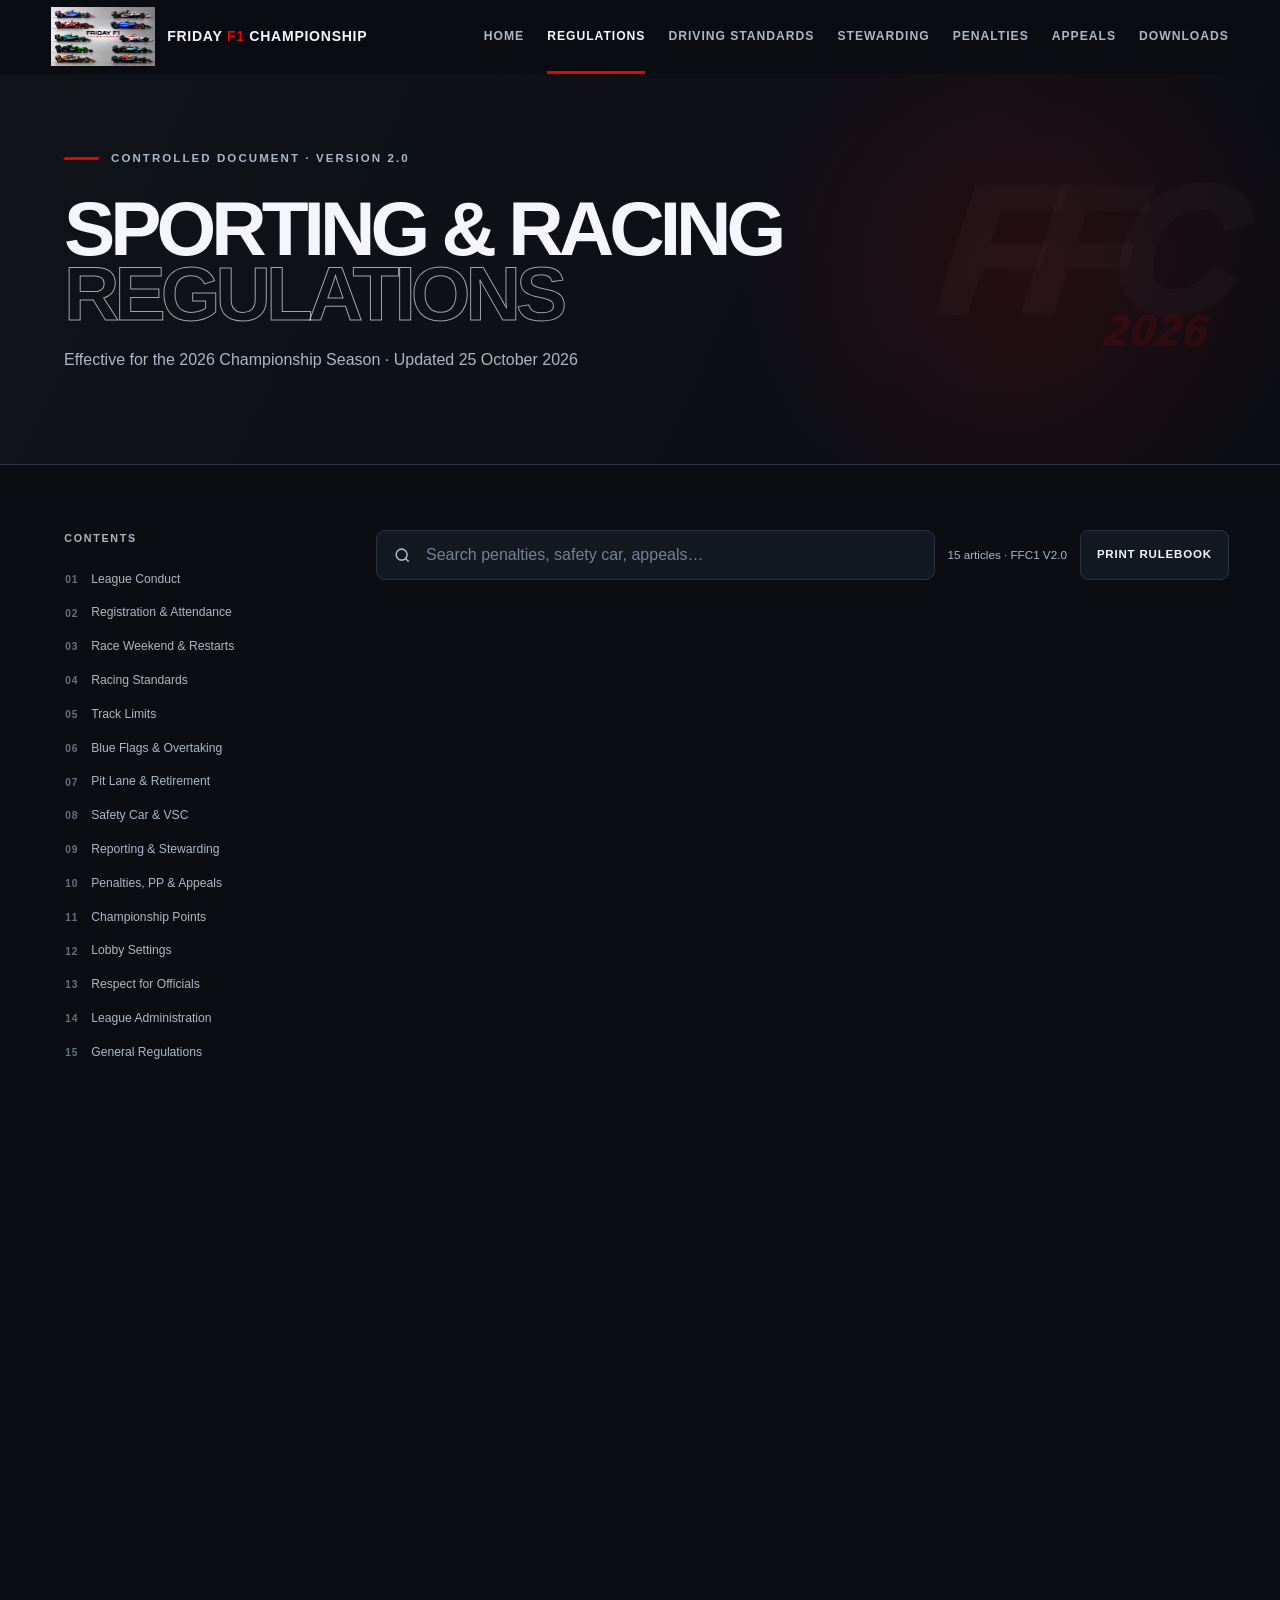
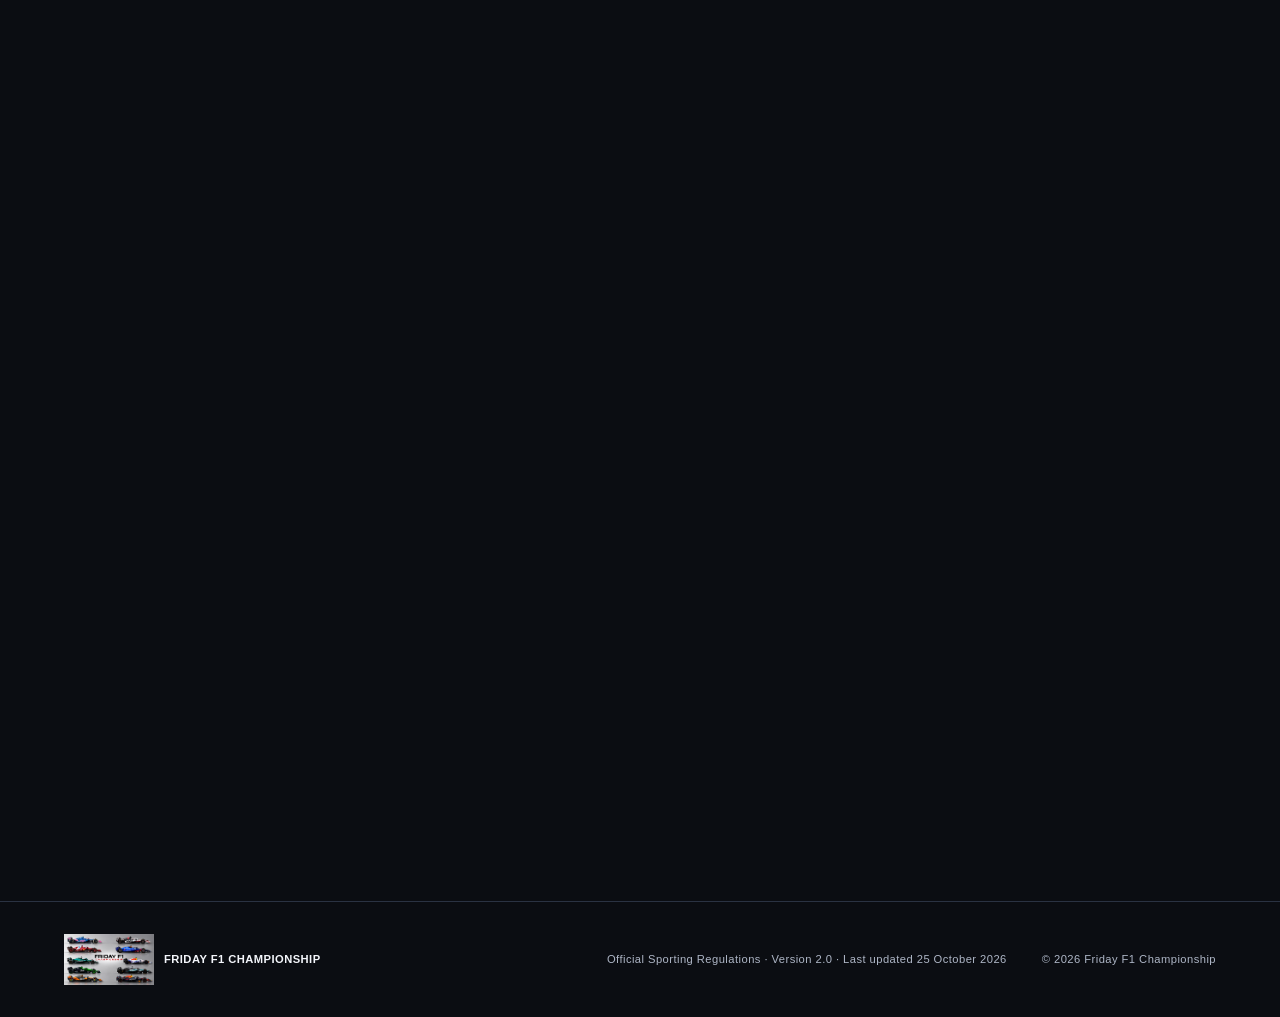
==== commit 0a585724: "Add review of additional incidents to stewarding rules" ====
--- a/rules/index.html
+++ b/rules/index.html
@@ -31,7 +31,7 @@
 
       <article id="article-2" class="rule-card reveal" data-title="Driver Registration and Attendance"><header><span>Article 02</span><button class="copy-link" type="button" aria-label="Copy link to Article 2">Copy link</button><h2>Driver Registration &amp; Attendance</h2><p>Eligibility, sign-up and absence requirements.</p></header><div class="rule-body"><h3>2.1 Registration</h3><p>Each driver must register with one consistent platform identity and racing number. Account sharing or racing under another entrant’s identity is prohibited.</p><h3>2.2 Attendance</h3><p>Drivers must confirm attendance by the published deadline. A confirmed driver who cannot race must notify league administration as soon as reasonably possible.</p><h3>2.3 Reserves</h3><p>Reserve seats are assigned by administration. A reserve assumes the sporting obligations of the seat for that event but does not inherit another driver’s disciplinary record.</p></div></article>
 
-      <article id="article-3" class="rule-card reveal" data-title="Race Weekend Format Restarts Disconnections Red Flags Early Ready Up"><header><span>Article 03</span><button class="copy-link" type="button" aria-label="Copy link to Article 3">Copy link</button><h2>Race Weekend Format</h2><p>The official sequence from lobby opening to classification.</p></header><div class="rule-body"><h3>3.1 Event sequence</h3><p>Unless a bulletin states otherwise, an event consists of lobby checks, qualifying and the race. Administration will publish session length, weather policy and start time before the event.</p><h3>3.2 Joining</h3><p>Drivers must be present and ready before the lobby deadline. Joining or spectating in a way that disrupts a live qualifying lap is prohibited.</p><h3 id="early-ready-up">3.3 Early Ready Up</h3><p>Drivers must not select <b>Ready Up</b> until instructed by the lobby host or an authorised admin. The first offence receives a warning (1 PP); each subsequent offence receives a qualifying ban for the next race (0 PP). The penalty for failing to provide POV does not apply to early ready-up incidents.</p><h3 id="disconnections">3.4 Disconnections, restarts and red flags</h3><p>Individual disconnections do not normally justify a restart. Race Control or league administration may suspend, restart, reschedule or classify a race following significant technical failures or mass disconnections. No automatic restart thresholds apply. Drivers must not independently abandon a race assuming a restart will occur.</p></div></article>
+      <article id="article-3" class="rule-card reveal" data-title="Race Weekend Format Restarts Disconnections Red Flags Early Ready Up"><header><span>Article 03</span><button class="copy-link" type="button" aria-label="Copy link to Article 3">Copy link</button><h2>Race Weekend Format</h2><p>The official sequence from lobby opening to classification.</p></header><div class="rule-body"><h3>3.1 Event sequence</h3><p>Unless a bulletin states otherwise, an event consists of lobby checks, qualifying and the race. Administration will publish session length, weather policy and start time before the event.</p><h3>3.2 Joining</h3><p>Drivers must be present and ready before the lobby deadline. Joining or spectating in a way that disrupts a live qualifying lap is prohibited.</p><h3 id="early-ready-up">3.3 Early Ready Up</h3><p>Drivers must not select <b>Ready Up</b> until instructed by the lobby host or an authorised admin. The first offence receives a warning (1 PP); each subsequent offence receives a qualifying ban for the next race (0 PP).</p><h3 id="disconnections">3.4 Disconnections, restarts and red flags</h3><p>Individual disconnections do not normally justify a restart. Race Control or league administration may suspend, restart, reschedule or classify a race following significant technical failures or mass disconnections. No automatic restart thresholds apply. Drivers must not independently abandon a race assuming a restart will occur.</p></div></article>
 
       <article id="article-4" class="rule-card reveal" data-title="Racing Standards Collisions Overtaking Sufficient Overlap Defensive Driving"><header><span>Article 04</span><button class="copy-link" type="button" aria-label="Copy link to Article 4">Copy link</button><h2>Racing Standards</h2><p>Predictable, controlled and respectful racing at all times.</p></header><div class="rule-body"><h3>4.1 Car control</h3><p>A driver must remain in control and leave a reasonable margin for foreseeable changes in speed or direction. Late lunges or loss of control do not establish entitlement to racing room. Stewards assess responsibility, avoidability and consequences; a spin or retirement alone does not determine severity.</p><h3>4.2 Sufficient overlap and racing room</h3><p>A car is sufficiently alongside when its front axle is at least level with the other car’s rear axle at the relevant point before the corner. The same requirement applies to inside and outside overtakes. Where sufficient overlap exists, both drivers must leave at least one car’s width of racing room, provided both remain in control and can reasonably make the corner within track limits.</p><h3>4.3 Defensive driving</h3><p>One defensive move is permitted. Dangerous movement under braking, weaving and blocking are prohibited. Any resulting collision is assessed under the standard collision penalty system; there are no separate defensive driving penalties.</p><h3>4.4 Collision assessment</h3><p>Racing incidents receive No Further Action. Minor collisions receive 5 seconds (0 PP); moderate collisions receive 10 seconds (1 PP); major collisions receive 10 seconds and a qualifying ban (0 PP). Apply the definitions and consolidated schedule in Article 10.</p><h3 id="rejoining">4.5 Unsafe rejoining</h3><p>A driver leaving the track or recovering from a spin must rejoin the racing line only when safe. Drivers already on circuit have priority. A minor unsafe rejoin receives 5 seconds (0 PP); a major unsafe rejoin receives 10 seconds (1 PP).</p></div></article>
 
@@ -43,7 +43,7 @@
 
       <article id="article-8" class="rule-card reveal" data-title="Safety Car Virtual Safety Car VSC"><header><span>Article 08</span><button class="copy-link" type="button" aria-label="Copy link to Article 8">Copy link</button><h2>Safety Car &amp; VSC</h2><p>Conduct during neutralised race conditions.</p></header><div class="rule-body"><h3>8.1 Speed and gaps</h3><p>Drivers must maintain safe speeds and reasonable gaps. Unnecessary braking, weaving, erratic acceleration, brake-checking and dangerous restart behaviour are prohibited. The race leader must not deliberately accelerate and then brake sharply to disadvantage following cars. Stewards should consider game-controlled braking and technical behaviour.</p><h3>8.2 Overtaking and restart</h3><p>Overtaking under safety car or virtual safety car conditions is prohibited except where directed by the game. Drivers may not create overlap or complete an overtake before the prescribed restart point.</p><h3>8.3 Penalties</h3><p>Minor SC/VSC misconduct receives 5 seconds (0 PP); major misconduct receives 10 seconds (1 PP); deliberate dangerous SC driving receives a race ban (0 PP).</p></div></article>
 
-      <article id="article-9" class="rule-card reveal" data-title="Incident Reporting Defence POV Stewarding Standards"><header><span>Article 09</span><button class="copy-link" type="button" aria-label="Copy link to Article 9">Copy link</button><h2>Reporting &amp; Stewarding</h2><p>Evidence, consistent decisions and the standards used to assess incidents.</p></header><div class="rule-body"><h3>9.1 Incident reporting</h3><p>Drivers reporting an incident must provide video evidence and submit through the official channel within the published deadline, identifying the lap, drivers and alleged breach. Evidence should show sufficient time before and after the incident and, where possible, include multiple viewpoints.</p><h3 id="defence-pov">9.2 Defence POV</h3><p>Drivers requested by stewards to provide their defence point of view must supply it where available. Failure without a valid reason receives 1 PP. Stewards may exempt a driver with a valid reason for not providing footage.</p><p>Where a driver clearly admits fault in the ticket, defence POV is not required unless specifically requested by the stewards to clarify the incident or determine the appropriate penalty.</p><p>The failure-to-provide-POV penalty does not apply to early ready-up incidents.</p><p>Parties must not contact stewards privately to influence a decision.</p><h3>9.3 Stewarding standards</h3><p><b>Racing Incident:</b> Neither driver is predominantly at fault, or there is no clear breach of driving standards. <b>Predominantly at Fault:</b> A driver’s actions are the main cause of an avoidable incident. <b>Shared Responsibility:</b> Both drivers contribute significantly to an incident. <b>Insufficient Evidence:</b> No Further Action where responsibility cannot be established.</p><p>Outcomes alone do not determine penalty severity. Similar incidents should receive consistent penalties. The same offence must not be penalised twice. Stewards directly involved in an incident must not decide it. Every public steward decision must explain why the incident was reported, the findings and conclusion, and the penalty applied or reason for No Further Action.</p></div></article>
+      <article id="article-9" class="rule-card reveal" data-title="Incident Reporting Defence POV Stewarding Standards Additional Incidents Evidence"><header><span>Article 09</span><button class="copy-link" type="button" aria-label="Copy link to Article 9">Copy link</button><h2>Reporting &amp; Stewarding</h2><p>Evidence, consistent decisions and the standards used to assess incidents.</p></header><div class="rule-body"><h3>9.1 Incident reporting</h3><p>Drivers reporting an incident must provide video evidence and submit through the official channel within the published deadline, identifying the lap, drivers and alleged breach. Evidence should show sufficient time before and after the incident and, where possible, include multiple viewpoints.</p><h3 id="defence-pov">9.2 Defence POV</h3><p>Drivers requested by stewards to provide their defence point of view must supply it where available. Failure without a valid reason receives 1 PP. Stewards may exempt a driver with a valid reason for not providing footage.</p><p>Where a driver clearly admits fault in the ticket, defence POV is not required unless specifically requested by the stewards to clarify the incident or determine the appropriate penalty.</p><p>The failure-to-provide-POV penalty does not apply to early ready-up incidents.</p><p>Parties must not contact stewards privately to influence a decision.</p><h3>9.3 Stewarding standards</h3><p><b>Racing Incident:</b> Neither driver is predominantly at fault, or there is no clear breach of driving standards. <b>Predominantly at Fault:</b> A driver’s actions are the main cause of an avoidable incident. <b>Shared Responsibility:</b> Both drivers contribute significantly to an incident. <b>Insufficient Evidence:</b> No Further Action where responsibility cannot be established.</p><p>Outcomes alone do not determine penalty severity. Similar incidents should receive consistent penalties. The same offence must not be penalised twice. Stewards directly involved in an incident must not decide it. Every public steward decision must explain why the incident was reported, the findings and conclusion, and the penalty applied or reason for No Further Action.</p><h3>9.4 Additional Incidents Identified in Submitted Evidence</h3><p><b>Review of submitted evidence:</b> Once an incident report or appeal is submitted, all supporting evidence, including video footage, is available for review by the Stewarding Panel.</p><p><b>Unreported incidents:</b> If the Stewards identify an additional incident or potential rule breach while reviewing submitted evidence, they may investigate it even if it was outside the scope of the original report or appeal.</p><p><b>Authority to issue penalties:</b> If the Stewards establish a breach, they may issue an official warning, penalty points, a time penalty or another sanction provided for under the existing rulebook, regardless of whether the breach was formally reported. The existing penalty schedule applies.</p><p><b>Right to defence:</b> Any driver involved in an additional incident will be brought into the existing ticket and told what potential breach is being investigated. Before reaching a final decision, the Stewards must give the driver an opportunity to review the relevant evidence and submit a defence.</p><p><b>Independent assessment:</b> The Stewards must assess each additional incident on its own merits under the league’s existing racing and stewarding regulations. The same driving offence must be penalised only once.</p><p>By submitting evidence, drivers acknowledge that the Stewarding Panel may investigate and act on any rule breach visible in that evidence, including a breach by the driver who submitted the original report or appeal. The Appeals Team retains authority to make the final decision on the original appeal.</p></div></article>
 
       <article id="article-10" class="rule-card reveal" data-title="Steward Penalties Penalty Points Thresholds Appeals Full Penalty Table"><header><span>Article 10 · FFC1 V2.0</span><button class="copy-link" type="button" aria-label="Copy link to Article 10">Copy link</button><h2>Penalties &amp; Appeals</h2><p>The consolidated FFC1 V2.0 penalty schedule and review process.</p></header><div class="rule-body"><h3>10.1 Penalty points thresholds</h3><table class="penalty-points-table"><thead><tr><th scope="col">Accumulated PP</th><th scope="col">Sanction</th></tr></thead><tbody><tr><th scope="row">6 PP</th><td>Qualifying ban — next eligible race (triggers once per accumulation cycle)</td></tr><tr><th scope="row">12 PP</th><td>Race ban — next eligible race</td></tr></tbody></table><p>All official steward warnings carry 1 PP; informal advice carries no PP. Offences carrying an automatic qualifying or race ban receive 0 additional PP. Points accumulate throughout the season and reset after serving a 12 PP race ban or at season end. Unserved time penalties are not converted into PP.</p><h3 id="consolidated-penalties">10.2 Full consolidated penalty table — FFC1 V2.0</h3><div class="table-scroll" role="region" aria-label="Scrollable FFC1 V2.0 penalty table" tabindex="0"><table class="penalty-points-table"><thead><tr><th scope="col">Offence</th><th scope="col">Penalty</th><th scope="col">PP</th></tr></thead><tbody><tr><th scope="row">Official steward warning</th><td>Warning</td><td>1</td></tr><tr><th scope="row">Racing incident</th><td>No Further Action</td><td>0</td></tr><tr><th scope="row">Minor collision</th><td>5 seconds</td><td>0</td></tr><tr><th scope="row">Moderate collision</th><td>10 seconds</td><td>1</td></tr><tr><th scope="row">Major collision</th><td>10 seconds + qualifying ban</td><td>0</td></tr><tr><th scope="row">Minor unsafe rejoin</th><td>5 seconds</td><td>0</td></tr><tr><th scope="row">Major unsafe rejoin</th><td>10 seconds</td><td>1</td></tr><tr><th scope="row">Minor SC/VSC offence</th><td>5 seconds</td><td>0</td></tr><tr><th scope="row">Major SC/VSC offence</th><td>10 seconds</td><td>1</td></tr><tr><th scope="row">Deliberate dangerous SC driving</th><td>Race ban</td><td>0</td></tr><tr><th scope="row">Minor qualifying impeding</th><td>Warning</td><td>1</td></tr><tr><th scope="row">Major qualifying impeding</th><td>Qualifying ban</td><td>0</td></tr><tr><th scope="row">Severe qualifying impeding</th><td>Race ban</td><td>0</td></tr><tr><th scope="row">Retaining advantage off track</th><td>5 seconds</td><td>0</td></tr><tr><th scope="row">Repeated/deliberate off-track advantage</th><td>10 seconds</td><td>1</td></tr><tr><th scope="row">Minor blue flag offence</th><td>Warning</td><td>1</td></tr><tr><th scope="row">Major blue flag offence</th><td>5 seconds</td><td>0</td></tr><tr><th scope="row">Dangerous blue flag offence</th><td>10 seconds</td><td>1</td></tr><tr><th scope="row">Minor pit lane offence</th><td>5 seconds</td><td>0</td></tr><tr><th scope="row">Major pit lane offence</th><td>10 seconds</td><td>1</td></tr><tr><th scope="row">First unjustified retirement on track</th><td>Warning</td><td>1</td></tr><tr><th scope="row">Subsequent retirement on track</th><td>Qualifying ban</td><td>0</td></tr><tr><th scope="row">Deliberate disruptive retirement</th><td>Race ban</td><td>0</td></tr><tr><th scope="row">Failure to provide defence POV</th><td>1 PP</td><td>1</td></tr><tr><th scope="row">First early Ready Up offence</th><td>Warning</td><td>1</td></tr><tr><th scope="row">Each subsequent early Ready Up offence</th><td>Qualifying ban — next race</td><td>0</td></tr><tr><th scope="row">Deliberate contact/retaliation</th><td>Race ban</td><td>0</td></tr><tr><th scope="row">First penalised DNF</th><td>Warning</td><td>1</td></tr><tr><th scope="row">Second penalised DNF</th><td>Qualifying ban</td><td>0</td></tr><tr><th scope="row">Third penalised DNF</th><td>Race ban</td><td>0</td></tr></tbody></table></div><p>Q ban means qualifying ban; PP means penalty points; DNF means Did Not Finish. No separate defensive driving, Turn 1, formation lap or unlapping penalties apply; incidents are handled under the relevant general collision or offence rules.</p><h3 id="appeals">10.3 Appeals</h3><p>Drivers may appeal steward decisions with reasons and supporting evidence where available. Appeals are reviewed by the designated Appeals Team, with advice and input from the Head Steward. The Head Steward does not vote; the Appeals Team makes the final decision and may uphold, reduce or overturn a penalty. Points associated with an overturned decision are removed. Good-faith appeals must not be penalised merely for being submitted.</p></div></article>
 
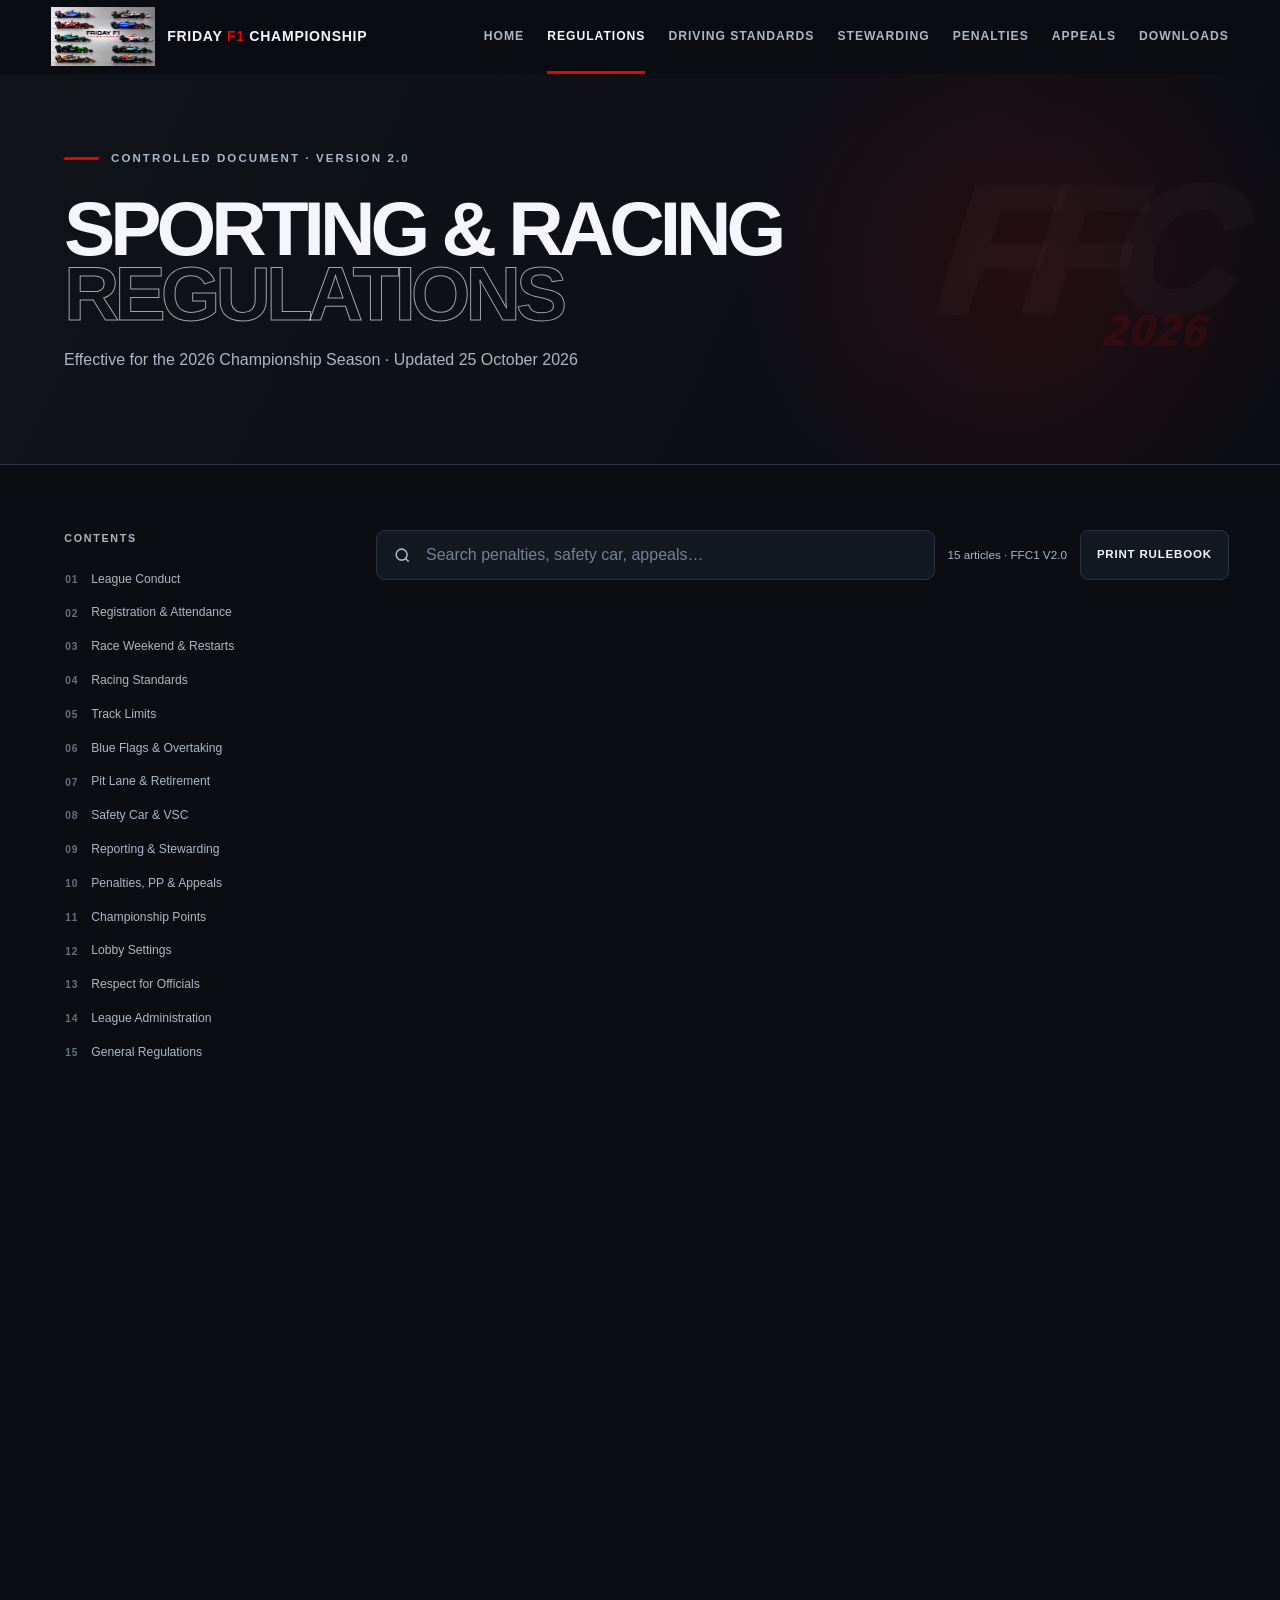
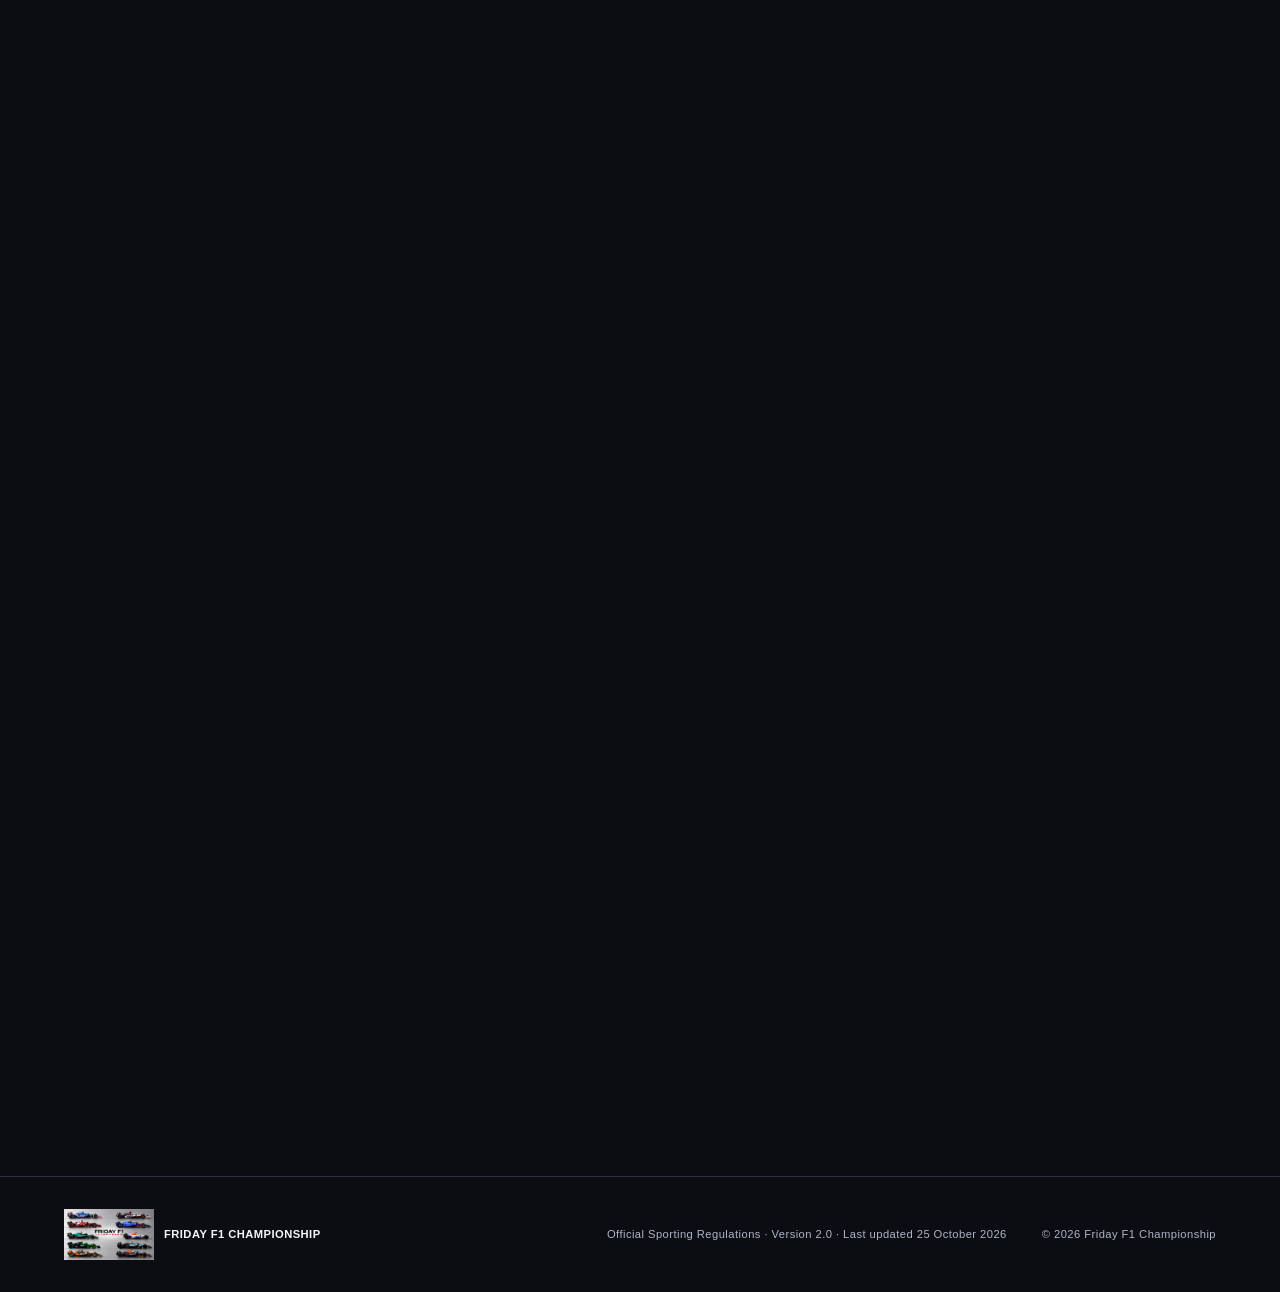
==== commit bb5a26a8: "Propose steward-issued DNF time penalty conversion" ====
--- a/rules/index.html
+++ b/rules/index.html
@@ -39,13 +39,13 @@
 
       <article id="article-6" class="rule-card reveal" data-title="Blue Flags Lapped Drivers Overtaking Qualifying Impeding"><header><span>Article 06</span><button class="copy-link" type="button" aria-label="Copy link to Article 6">Copy link</button><h2>Blue Flags &amp; Qualifying Impeding</h2><p>Safe passing, qualifying awareness and responsibility on track.</p></header><div class="rule-body"><h3 id="blue-flags">6.1 Blue flags</h3><p>Lapped drivers must allow faster cars to pass safely at the earliest reasonable opportunity. Deliberate blocking and unpredictable movements are prohibited. The driver attempting to lap another car remains responsible for completing the overtake safely. A minor offence receives a warning (1 PP); repeated ignoring or deliberate blocking receives 5 seconds (0 PP); dangerous blocking causing collision or significant disruption receives 10 seconds (1 PP). No separate unlapping rule applies.</p><h3 id="qualifying-impeding">6.2 Qualifying impeding</h3><p>Drivers on out-laps, in-laps or abandoned laps must safely give way to drivers on flying laps and avoid unnecessary obstruction. One driver on a flying lap does not automatically have priority over another also completing a flying lap. Minor accidental impeding receives a warning (1 PP); major avoidable impeding receives a qualifying ban (0 PP); severe or deliberate impeding receives a race ban (0 PP). FFC1 does not use grid-place penalties.</p></div></article>
 
-      <article id="article-7" class="rule-card reveal" data-title="Pit Lane Safety Retiring on Track DNF"><header><span>Article 07</span><button class="copy-link" type="button" aria-label="Copy link to Article 7">Copy link</button><h2>Pit Lane &amp; Retirement</h2><p>Safe pit operation and retiring responsibly.</p></header><div class="rule-body"><h3>7.1 Entry and exit</h3><p>Pit entry and exit must be safe and predictable. Drivers must respect applicable pit markings and avoid forcing others to take evasive action. A minor unsafe pit entry or exit receives 5 seconds (0 PP); a major offence receives 10 seconds (1 PP). Game-issued pit infringements remain subject to existing appeal rules.</p><h3 id="retiring">7.2 Retiring on track</h3><p>Drivers must return to the pits before deliberately retiring unless unable to do so safely. A first unjustified retirement on track receives a warning (1 PP); a subsequent unjustified retirement receives a qualifying ban (0 PP); deliberately retiring to disrupt another driver or session receives a race ban (0 PP). Genuine crashes, terminal damage and technical issues preventing safe return are exempt.</p><h3 id="dnf-escalation">7.3 DNF penalty escalation</h3><p>Where a driver DNFs and receives a steward-issued penalty, the first penalised DNF carries a warning (1 PP), the second a qualifying ban (0 PP), and the third a race ban (0 PP). Stewards may exempt a DNF caused by another driver or circumstances beyond the driver’s control. Each qualifying DNF race counts once regardless of penalty count. The count resets after serving the third-occurrence race ban or at season start. Original offence penalties and PP still apply; do not impose duplicate bans for the same occurrence.</p></div></article>
+      <article id="article-7" class="rule-card reveal" data-title="Pit Lane Safety Retiring on Track DNF"><header><span>Article 07</span><button class="copy-link" type="button" aria-label="Copy link to Article 7">Copy link</button><h2>Pit Lane &amp; Retirement</h2><p>Safe pit operation and retiring responsibly.</p></header><div class="rule-body"><h3>7.1 Entry and exit</h3><p>Pit entry and exit must be safe and predictable. Drivers must respect applicable pit markings and avoid forcing others to take evasive action. A minor unsafe pit entry or exit receives 5 seconds (0 PP); a major offence receives 10 seconds (1 PP). Game-issued pit infringements remain subject to existing appeal rules.</p><h3 id="retiring">7.2 Retiring on track</h3><p>Drivers must return to the pits before deliberately retiring unless unable to do so safely. A first unjustified retirement on track receives a warning (1 PP); a subsequent unjustified retirement receives a qualifying ban (0 PP); deliberately retiring to disrupt another driver or session receives a race ban (0 PP). Genuine crashes, terminal damage and technical issues preventing safe return are exempt.</p><h3 id="dnf-escalation">7.3 DNF penalty escalation</h3><p>Where a driver DNFs and receives a steward-issued penalty, the first penalised DNF carries a warning (1 PP), the second a qualifying ban (0 PP), and the third a race ban (0 PP). Stewards may exempt a DNF caused by another driver or circumstances beyond the driver’s control. Each qualifying DNF race counts once regardless of penalty count. The count resets after serving the third-occurrence race ban or at season start. Original offence penalties and PP still apply, subject to the time penalty conversion in <a href="#dnf-time-penalty-conversion">Article 7.4</a>. Do not impose duplicate bans for the same occurrence.</p><h3 id="dnf-time-penalty-conversion">7.4 DNF time penalty conversion</h3><p>If a driver does not finish and a steward-issued time penalty has no effect on their race result, the time penalty is converted as follows:</p><ul><li>5-second penalty: 1 additional Penalty Point (PP).</li><li>10-second penalty: 2 additional Penalty Points (PP).</li></ul><p>Any PP assigned to the original offence still apply. If the original offence already carries a qualifying ban or race ban, no conversion applies.</p></div></article>
 
       <article id="article-8" class="rule-card reveal" data-title="Safety Car Virtual Safety Car VSC"><header><span>Article 08</span><button class="copy-link" type="button" aria-label="Copy link to Article 8">Copy link</button><h2>Safety Car &amp; VSC</h2><p>Conduct during neutralised race conditions.</p></header><div class="rule-body"><h3>8.1 Speed and gaps</h3><p>Drivers must maintain safe speeds and reasonable gaps. Unnecessary braking, weaving, erratic acceleration, brake-checking and dangerous restart behaviour are prohibited. The race leader must not deliberately accelerate and then brake sharply to disadvantage following cars. Stewards should consider game-controlled braking and technical behaviour.</p><h3>8.2 Overtaking and restart</h3><p>Overtaking under safety car or virtual safety car conditions is prohibited except where directed by the game. Drivers may not create overlap or complete an overtake before the prescribed restart point.</p><h3>8.3 Penalties</h3><p>Minor SC/VSC misconduct receives 5 seconds (0 PP); major misconduct receives 10 seconds (1 PP); deliberate dangerous SC driving receives a race ban (0 PP).</p></div></article>
 
       <article id="article-9" class="rule-card reveal" data-title="Incident Reporting Defence POV Stewarding Standards Additional Incidents Evidence"><header><span>Article 09</span><button class="copy-link" type="button" aria-label="Copy link to Article 9">Copy link</button><h2>Reporting &amp; Stewarding</h2><p>Evidence, consistent decisions and the standards used to assess incidents.</p></header><div class="rule-body"><h3>9.1 Incident reporting</h3><p>Drivers reporting an incident must provide video evidence and submit through the official channel within the published deadline, identifying the lap, drivers and alleged breach. Evidence should show sufficient time before and after the incident and, where possible, include multiple viewpoints.</p><h3 id="defence-pov">9.2 Defence POV</h3><p>Drivers requested by stewards to provide their defence point of view must supply it where available. Failure without a valid reason receives 1 PP. Stewards may exempt a driver with a valid reason for not providing footage.</p><p>Where a driver clearly admits fault in the ticket, defence POV is not required unless specifically requested by the stewards to clarify the incident or determine the appropriate penalty.</p><p>The failure-to-provide-POV penalty does not apply to early ready-up incidents.</p><p>Parties must not contact stewards privately to influence a decision.</p><h3>9.3 Stewarding standards</h3><p><b>Racing Incident:</b> Neither driver is predominantly at fault, or there is no clear breach of driving standards. <b>Predominantly at Fault:</b> A driver’s actions are the main cause of an avoidable incident. <b>Shared Responsibility:</b> Both drivers contribute significantly to an incident. <b>Insufficient Evidence:</b> No Further Action where responsibility cannot be established.</p><p>Outcomes alone do not determine penalty severity. Similar incidents should receive consistent penalties. The same offence must not be penalised twice. Stewards directly involved in an incident must not decide it. Every public steward decision must explain why the incident was reported, the findings and conclusion, and the penalty applied or reason for No Further Action.</p><h3>9.4 Additional Incidents Identified in Submitted Evidence</h3><p><b>Review of submitted evidence:</b> Once an incident report or appeal is submitted, all supporting evidence, including video footage, is available for review by the Stewarding Panel.</p><p><b>Unreported incidents:</b> If the Stewards identify an additional incident or potential rule breach while reviewing submitted evidence, they may investigate it even if it was outside the scope of the original report or appeal.</p><p><b>Authority to issue penalties:</b> If the Stewards establish a breach, they may issue an official warning, penalty points, a time penalty or another sanction provided for under the existing rulebook, regardless of whether the breach was formally reported. The existing penalty schedule applies.</p><p><b>Right to defence:</b> Any driver involved in an additional incident will be brought into the existing ticket and told what potential breach is being investigated. Before reaching a final decision, the Stewards must give the driver an opportunity to review the relevant evidence and submit a defence.</p><p><b>Independent assessment:</b> The Stewards must assess each additional incident on its own merits under the league’s existing racing and stewarding regulations. The same driving offence must be penalised only once.</p><p>By submitting evidence, drivers acknowledge that the Stewarding Panel may investigate and act on any rule breach visible in that evidence, including a breach by the driver who submitted the original report or appeal. The Appeals Team retains authority to make the final decision on the original appeal.</p></div></article>
 
-      <article id="article-10" class="rule-card reveal" data-title="Steward Penalties Penalty Points Thresholds Appeals Full Penalty Table"><header><span>Article 10 · FFC1 V2.0</span><button class="copy-link" type="button" aria-label="Copy link to Article 10">Copy link</button><h2>Penalties &amp; Appeals</h2><p>The consolidated FFC1 V2.0 penalty schedule and review process.</p></header><div class="rule-body"><h3>10.1 Penalty points thresholds</h3><table class="penalty-points-table"><thead><tr><th scope="col">Accumulated PP</th><th scope="col">Sanction</th></tr></thead><tbody><tr><th scope="row">6 PP</th><td>Qualifying ban — next eligible race (triggers once per accumulation cycle)</td></tr><tr><th scope="row">12 PP</th><td>Race ban — next eligible race</td></tr></tbody></table><p>All official steward warnings carry 1 PP; informal advice carries no PP. Offences carrying an automatic qualifying or race ban receive 0 additional PP. Points accumulate throughout the season and reset after serving a 12 PP race ban or at season end. Unserved time penalties are not converted into PP.</p><h3 id="consolidated-penalties">10.2 Full consolidated penalty table — FFC1 V2.0</h3><div class="table-scroll" role="region" aria-label="Scrollable FFC1 V2.0 penalty table" tabindex="0"><table class="penalty-points-table"><thead><tr><th scope="col">Offence</th><th scope="col">Penalty</th><th scope="col">PP</th></tr></thead><tbody><tr><th scope="row">Official steward warning</th><td>Warning</td><td>1</td></tr><tr><th scope="row">Racing incident</th><td>No Further Action</td><td>0</td></tr><tr><th scope="row">Minor collision</th><td>5 seconds</td><td>0</td></tr><tr><th scope="row">Moderate collision</th><td>10 seconds</td><td>1</td></tr><tr><th scope="row">Major collision</th><td>10 seconds + qualifying ban</td><td>0</td></tr><tr><th scope="row">Minor unsafe rejoin</th><td>5 seconds</td><td>0</td></tr><tr><th scope="row">Major unsafe rejoin</th><td>10 seconds</td><td>1</td></tr><tr><th scope="row">Minor SC/VSC offence</th><td>5 seconds</td><td>0</td></tr><tr><th scope="row">Major SC/VSC offence</th><td>10 seconds</td><td>1</td></tr><tr><th scope="row">Deliberate dangerous SC driving</th><td>Race ban</td><td>0</td></tr><tr><th scope="row">Minor qualifying impeding</th><td>Warning</td><td>1</td></tr><tr><th scope="row">Major qualifying impeding</th><td>Qualifying ban</td><td>0</td></tr><tr><th scope="row">Severe qualifying impeding</th><td>Race ban</td><td>0</td></tr><tr><th scope="row">Retaining advantage off track</th><td>5 seconds</td><td>0</td></tr><tr><th scope="row">Repeated/deliberate off-track advantage</th><td>10 seconds</td><td>1</td></tr><tr><th scope="row">Minor blue flag offence</th><td>Warning</td><td>1</td></tr><tr><th scope="row">Major blue flag offence</th><td>5 seconds</td><td>0</td></tr><tr><th scope="row">Dangerous blue flag offence</th><td>10 seconds</td><td>1</td></tr><tr><th scope="row">Minor pit lane offence</th><td>5 seconds</td><td>0</td></tr><tr><th scope="row">Major pit lane offence</th><td>10 seconds</td><td>1</td></tr><tr><th scope="row">First unjustified retirement on track</th><td>Warning</td><td>1</td></tr><tr><th scope="row">Subsequent retirement on track</th><td>Qualifying ban</td><td>0</td></tr><tr><th scope="row">Deliberate disruptive retirement</th><td>Race ban</td><td>0</td></tr><tr><th scope="row">Failure to provide defence POV</th><td>1 PP</td><td>1</td></tr><tr><th scope="row">First early Ready Up offence</th><td>Warning</td><td>1</td></tr><tr><th scope="row">Each subsequent early Ready Up offence</th><td>Qualifying ban — next race</td><td>0</td></tr><tr><th scope="row">Deliberate contact/retaliation</th><td>Race ban</td><td>0</td></tr><tr><th scope="row">First penalised DNF</th><td>Warning</td><td>1</td></tr><tr><th scope="row">Second penalised DNF</th><td>Qualifying ban</td><td>0</td></tr><tr><th scope="row">Third penalised DNF</th><td>Race ban</td><td>0</td></tr></tbody></table></div><p>Q ban means qualifying ban; PP means penalty points; DNF means Did Not Finish. No separate defensive driving, Turn 1, formation lap or unlapping penalties apply; incidents are handled under the relevant general collision or offence rules.</p><h3 id="appeals">10.3 Appeals</h3><p>Drivers may appeal steward decisions with reasons and supporting evidence where available. Appeals are reviewed by the designated Appeals Team, with advice and input from the Head Steward. The Head Steward does not vote; the Appeals Team makes the final decision and may uphold, reduce or overturn a penalty. Points associated with an overturned decision are removed. Good-faith appeals must not be penalised merely for being submitted.</p></div></article>
+      <article id="article-10" class="rule-card reveal" data-title="Steward Penalties Penalty Points Thresholds Appeals Full Penalty Table"><header><span>Article 10 · FFC1 V2.0</span><button class="copy-link" type="button" aria-label="Copy link to Article 10">Copy link</button><h2>Penalties &amp; Appeals</h2><p>The consolidated FFC1 V2.0 penalty schedule and review process.</p></header><div class="rule-body"><h3>10.1 Penalty points thresholds</h3><table class="penalty-points-table"><thead><tr><th scope="col">Accumulated PP</th><th scope="col">Sanction</th></tr></thead><tbody><tr><th scope="row">6 PP</th><td>Qualifying ban — next eligible race (triggers once per accumulation cycle)</td></tr><tr><th scope="row">12 PP</th><td>Race ban — next eligible race</td></tr></tbody></table><p>All official steward warnings carry 1 PP; informal advice carries no PP. Offences carrying an automatic qualifying or race ban receive 0 additional PP. Points accumulate throughout the season and reset after serving a 12 PP race ban or at season end. Unserved time penalties are converted into PP only where <a href="#dnf-time-penalty-conversion">Article 7.4</a> applies.</p><h3 id="consolidated-penalties">10.2 Full consolidated penalty table — FFC1 V2.0</h3><div class="table-scroll" role="region" aria-label="Scrollable FFC1 V2.0 penalty table" tabindex="0"><table class="penalty-points-table"><thead><tr><th scope="col">Offence</th><th scope="col">Penalty</th><th scope="col">PP</th></tr></thead><tbody><tr><th scope="row">Official steward warning</th><td>Warning</td><td>1</td></tr><tr><th scope="row">Racing incident</th><td>No Further Action</td><td>0</td></tr><tr><th scope="row">Minor collision</th><td>5 seconds</td><td>0</td></tr><tr><th scope="row">Moderate collision</th><td>10 seconds</td><td>1</td></tr><tr><th scope="row">Major collision</th><td>10 seconds + qualifying ban</td><td>0</td></tr><tr><th scope="row">Minor unsafe rejoin</th><td>5 seconds</td><td>0</td></tr><tr><th scope="row">Major unsafe rejoin</th><td>10 seconds</td><td>1</td></tr><tr><th scope="row">Minor SC/VSC offence</th><td>5 seconds</td><td>0</td></tr><tr><th scope="row">Major SC/VSC offence</th><td>10 seconds</td><td>1</td></tr><tr><th scope="row">Deliberate dangerous SC driving</th><td>Race ban</td><td>0</td></tr><tr><th scope="row">Minor qualifying impeding</th><td>Warning</td><td>1</td></tr><tr><th scope="row">Major qualifying impeding</th><td>Qualifying ban</td><td>0</td></tr><tr><th scope="row">Severe qualifying impeding</th><td>Race ban</td><td>0</td></tr><tr><th scope="row">Retaining advantage off track</th><td>5 seconds</td><td>0</td></tr><tr><th scope="row">Repeated/deliberate off-track advantage</th><td>10 seconds</td><td>1</td></tr><tr><th scope="row">Minor blue flag offence</th><td>Warning</td><td>1</td></tr><tr><th scope="row">Major blue flag offence</th><td>5 seconds</td><td>0</td></tr><tr><th scope="row">Dangerous blue flag offence</th><td>10 seconds</td><td>1</td></tr><tr><th scope="row">Minor pit lane offence</th><td>5 seconds</td><td>0</td></tr><tr><th scope="row">Major pit lane offence</th><td>10 seconds</td><td>1</td></tr><tr><th scope="row">First unjustified retirement on track</th><td>Warning</td><td>1</td></tr><tr><th scope="row">Subsequent retirement on track</th><td>Qualifying ban</td><td>0</td></tr><tr><th scope="row">Deliberate disruptive retirement</th><td>Race ban</td><td>0</td></tr><tr><th scope="row">Failure to provide defence POV</th><td>1 PP</td><td>1</td></tr><tr><th scope="row">First early Ready Up offence</th><td>Warning</td><td>1</td></tr><tr><th scope="row">Each subsequent early Ready Up offence</th><td>Qualifying ban — next race</td><td>0</td></tr><tr><th scope="row">Deliberate contact/retaliation</th><td>Race ban</td><td>0</td></tr><tr><th scope="row">First penalised DNF</th><td>Warning</td><td>1</td></tr><tr><th scope="row">Second penalised DNF</th><td>Qualifying ban</td><td>0</td></tr><tr><th scope="row">Third penalised DNF</th><td>Race ban</td><td>0</td></tr></tbody></table></div><p>Q ban means qualifying ban; PP means penalty points; DNF means Did Not Finish. No separate defensive driving, Turn 1, formation lap or unlapping penalties apply; incidents are handled under the relevant general collision or offence rules.</p><h3 id="appeals">10.3 Appeals</h3><p>Drivers may appeal steward decisions with reasons and supporting evidence where available. Appeals are reviewed by the designated Appeals Team, with advice and input from the Head Steward. The Head Steward does not vote; the Appeals Team makes the final decision and may uphold, reduce or overturn a penalty. Points associated with an overturned decision are removed. Good-faith appeals must not be penalised merely for being submitted.</p></div></article>
 
       <article id="article-11" class="rule-card reveal" data-title="Championship Points Grand Prix Sprint DNF Reserve Drivers Constructors"><header><span>Article 11</span><button class="copy-link" type="button" aria-label="Copy link to Article 11">Copy link</button><h2>Championship Points</h2><p>Grand Prix and Sprint scoring for drivers and constructors.</p></header><div class="rule-body"><h3 id="grand-prix-points">11.1 Grand Prix points</h3><div class="table-scroll" role="region" aria-label="Scrollable Grand Prix points table" tabindex="0"><table class="penalty-points-table"><thead><tr><th scope="col">Position</th><th scope="col">Driver Points</th><th scope="col">Constructor Points</th></tr></thead><tbody><tr><th scope="row">P1</th><td>35</td><td>35</td></tr><tr><th scope="row">P2</th><td>30</td><td>30</td></tr><tr><th scope="row">P3</th><td>25</td><td>25</td></tr><tr><th scope="row">P4</th><td>20</td><td>20</td></tr><tr><th scope="row">P5</th><td>18</td><td>18</td></tr><tr><th scope="row">P6</th><td>16</td><td>16</td></tr><tr><th scope="row">P7</th><td>14</td><td>14</td></tr><tr><th scope="row">P8</th><td>12</td><td>12</td></tr><tr><th scope="row">P9</th><td>10</td><td>10</td></tr><tr><th scope="row">P10</th><td>8</td><td>8</td></tr><tr><th scope="row">P11</th><td>6</td><td>6</td></tr><tr><th scope="row">P12</th><td>4</td><td>4</td></tr><tr><th scope="row">P13</th><td>2</td><td>2</td></tr><tr><th scope="row">P14</th><td>1</td><td>1</td></tr><tr><th scope="row">P15 onwards</th><td>0</td><td>0</td></tr></tbody></table></div><p><b>Fastest Lap:</b> 1 additional point for the driver and constructor, provided the driver finishes in the top 10.</p><h3 id="sprint-points">11.2 Sprint race points</h3><div class="table-scroll" role="region" aria-label="Scrollable Sprint Race points table" tabindex="0"><table class="penalty-points-table"><thead><tr><th scope="col">Position</th><th scope="col">Driver Points</th><th scope="col">Constructor Points</th></tr></thead><tbody><tr><th scope="row">P1</th><td>8</td><td>8</td></tr><tr><th scope="row">P2</th><td>7</td><td>7</td></tr><tr><th scope="row">P3</th><td>6</td><td>6</td></tr><tr><th scope="row">P4</th><td>5</td><td>5</td></tr><tr><th scope="row">P5</th><td>4</td><td>4</td></tr><tr><th scope="row">P6</th><td>3</td><td>3</td></tr><tr><th scope="row">P7</th><td>2</td><td>2</td></tr><tr><th scope="row">P8</th><td>1</td><td>1</td></tr><tr><th scope="row">P9 onwards</th><td>0</td><td>0</td></tr></tbody></table></div><p>Sprint Races have no fastest-lap bonus.</p><h3 id="dnf-classification">11.3 DNF classification and points</h3><p>Drivers who DNF may still score championship points if they complete at least 90% of the winner’s completed race distance. Eligible drivers retain the points awarded for their classified finishing position, although their race result continues to show DNF.</p><h3 id="reserve-drivers">11.4 Reserve drivers</h3><p>Reserve drivers are eligible to score individual championship points. Points earned by reserve drivers also count towards the Constructors’ Championship.</p><h3 id="general-scoring">11.5 General championship scoring</h3><ul><li>Driver and Constructor points follow the tables above.</li><li>No Driver of the Day or Moment of the Day bonus points are currently awarded.</li><li>All race results and championship standings use the relevant Grand Prix or Sprint points system.</li><li>Steward-issued time penalties may change finishing positions and therefore affect championship points.</li></ul></div></article>
 
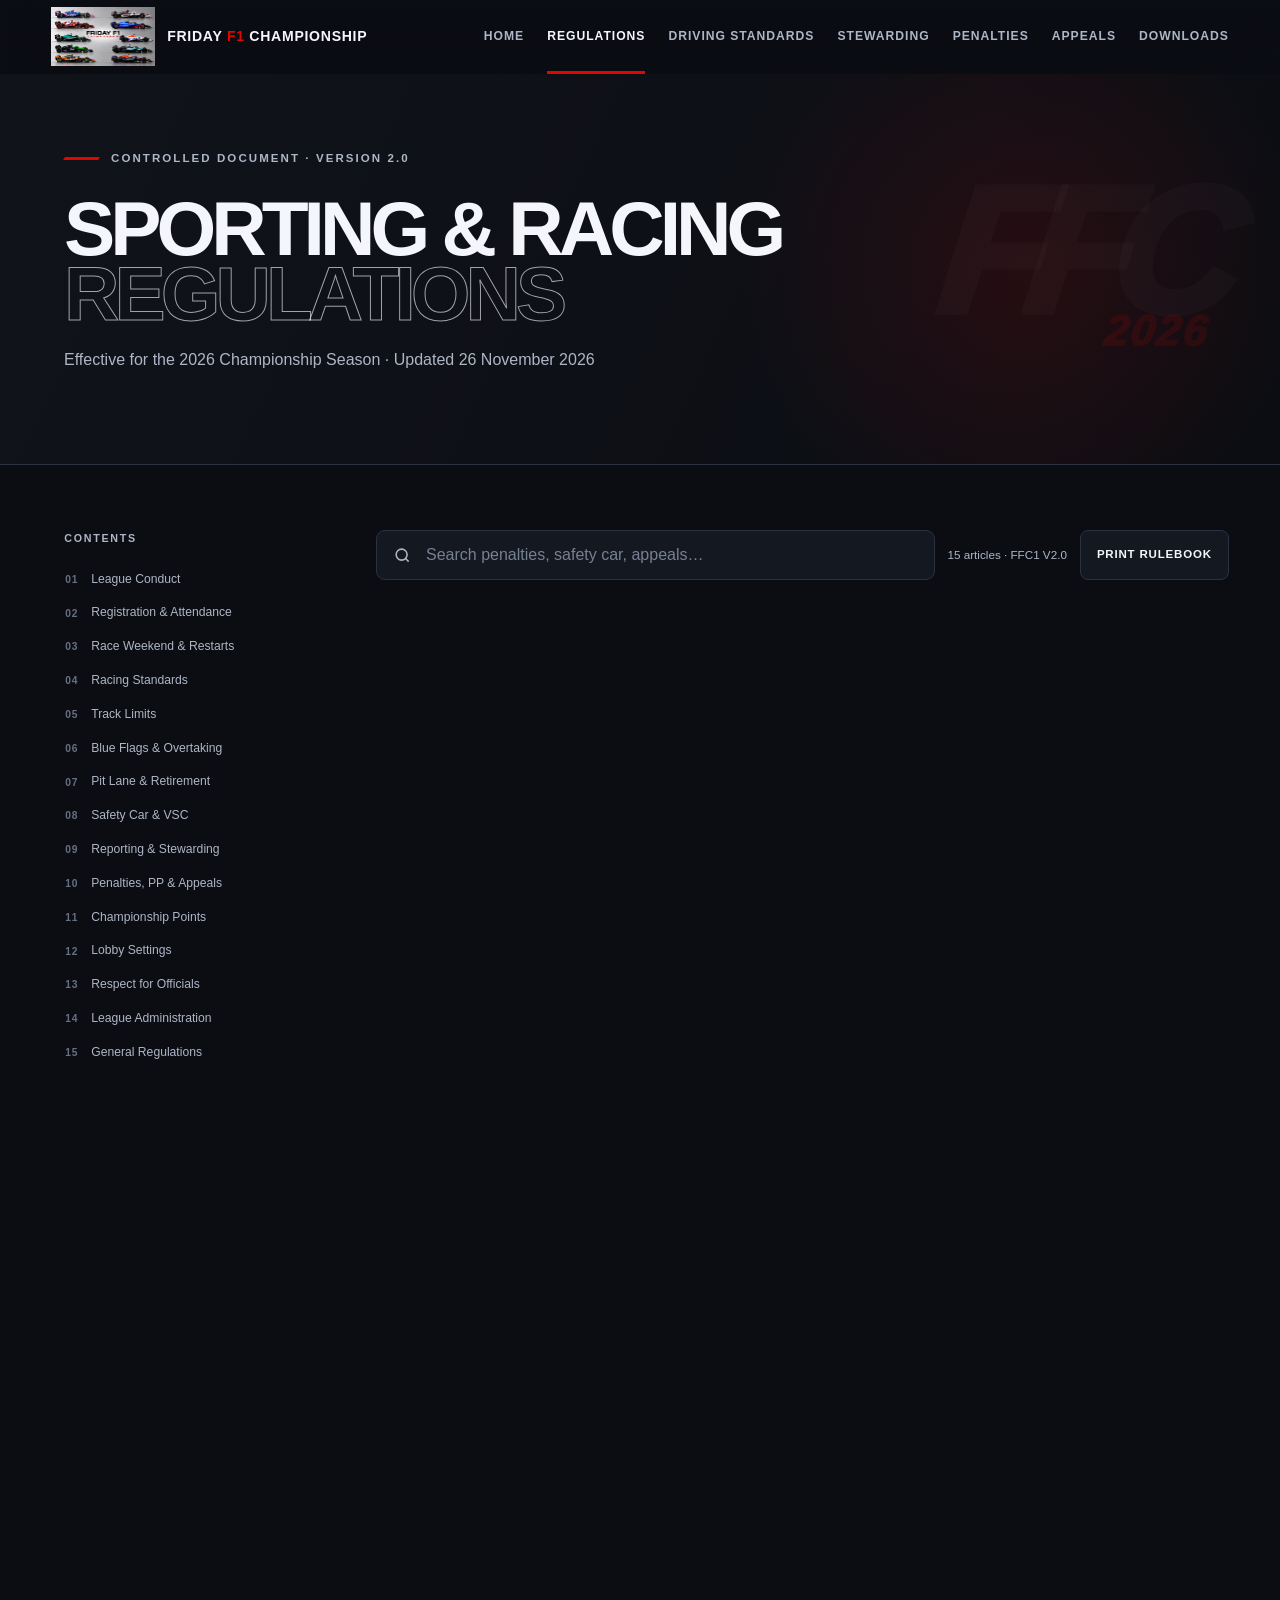
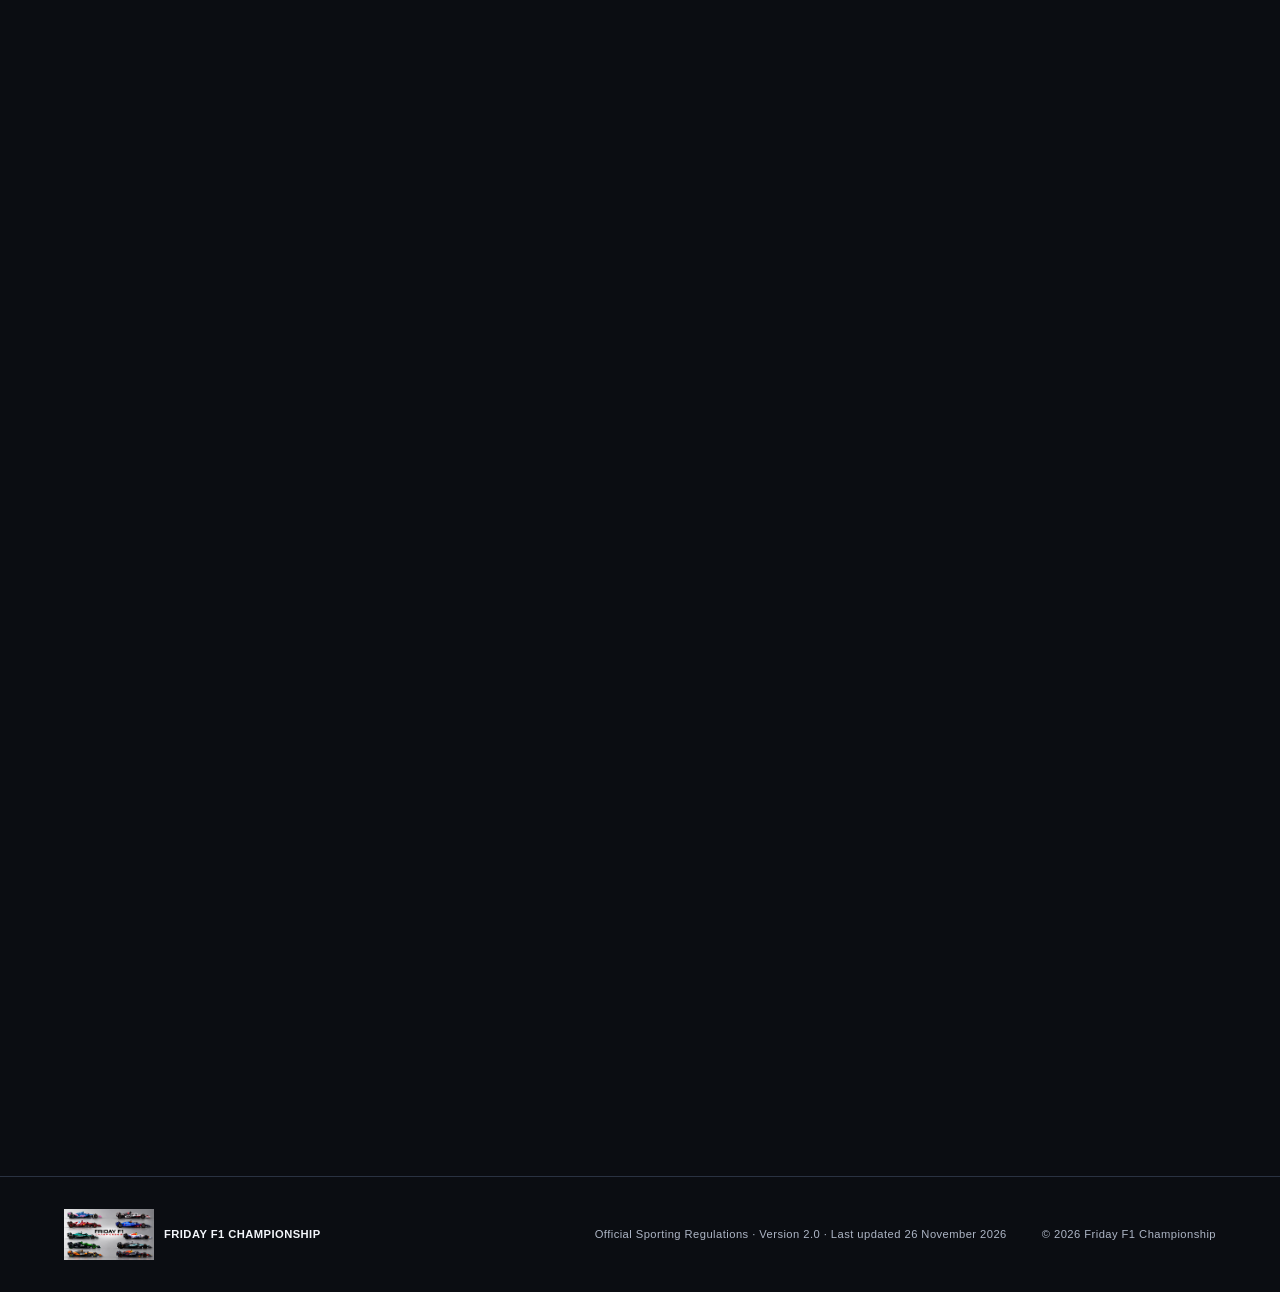
==== commit c40723f5: "Update rulebook revision date in rules/index.html" ====
--- a/rules/index.html
+++ b/rules/index.html
@@ -10,7 +10,7 @@
   <a class="skip-link" href="#rulebook">Skip to rulebook</a><div class="progress" aria-hidden="true"><span id="scroll-progress"></span></div>
   <header class="site-header" data-header><a class="brand" href="../index.html"><img src="../assets/logo.jpg" alt="" width="48" height="48"><span>Friday <b>F1</b> Championship</span></a><button class="nav-toggle" type="button" aria-expanded="false" aria-controls="primary-nav"><span></span><span></span><span></span><span class="sr-only">Open navigation</span></button><nav id="primary-nav" class="primary-nav" aria-label="Primary navigation"><a href="../index.html">Home</a><a class="active" href="#rulebook">Regulations</a><a href="#article-4">Driving Standards</a><a href="#article-9">Stewarding</a><a href="#article-10">Penalties</a><a href="#appeals">Appeals</a><a href="#downloads">Downloads</a></nav></header>
 
-  <section class="rules-masthead"><div><p class="eyebrow"><span></span> Controlled Document · Version 2.0</p><h1>Sporting &amp; Racing<br><em>Regulations</em></h1><p>Effective for the 2026 Championship Season · Updated 25 October 2026</p></div><div class="masthead-mark" aria-hidden="true">FFC<span>2026</span></div></section>
+  <section class="rules-masthead"><div><p class="eyebrow"><span></span> Controlled Document · Version 2.0</p><h1>Sporting &amp; Racing<br><em>Regulations</em></h1><p>Effective for the 2026 Championship Season · Updated 26 November 2026</p></div><div class="masthead-mark" aria-hidden="true">FFC<span>2026</span></div></section>
 
   <main id="rulebook" class="rules-shell">
     <aside class="rules-sidebar" aria-label="Rulebook contents">
@@ -60,6 +60,6 @@
       <section id="downloads" class="downloads-panel reveal"><div><p class="eyebrow"><span></span> Document control</p><h2>Official downloads</h2><p>The online rulebook is the controlled version. The PDF download will be added when the document is formally issued.</p></div><button class="button primary" type="button" data-download>Download PDF</button></section>
     </div>
   </main>
-  <footer class="site-footer"><div><img src="../assets/logo.jpg" alt="" width="40" height="40"><span>Friday F1 Championship</span></div><p>Official Sporting Regulations · Version 2.0 · Last updated 25 October 2026</p><p>© 2026 Friday F1 Championship</p></footer>
+  <footer class="site-footer"><div><img src="../assets/logo.jpg" alt="" width="40" height="40"><span>Friday F1 Championship</span></div><p>Official Sporting Regulations · Version 2.0 · Last updated 26 November 2026</p><p>© 2026 Friday F1 Championship</p></footer>
   <button class="back-top" type="button" aria-label="Back to top" title="Back to top">↑</button><div class="toast" role="status" aria-live="polite"></div>
 </body></html>
